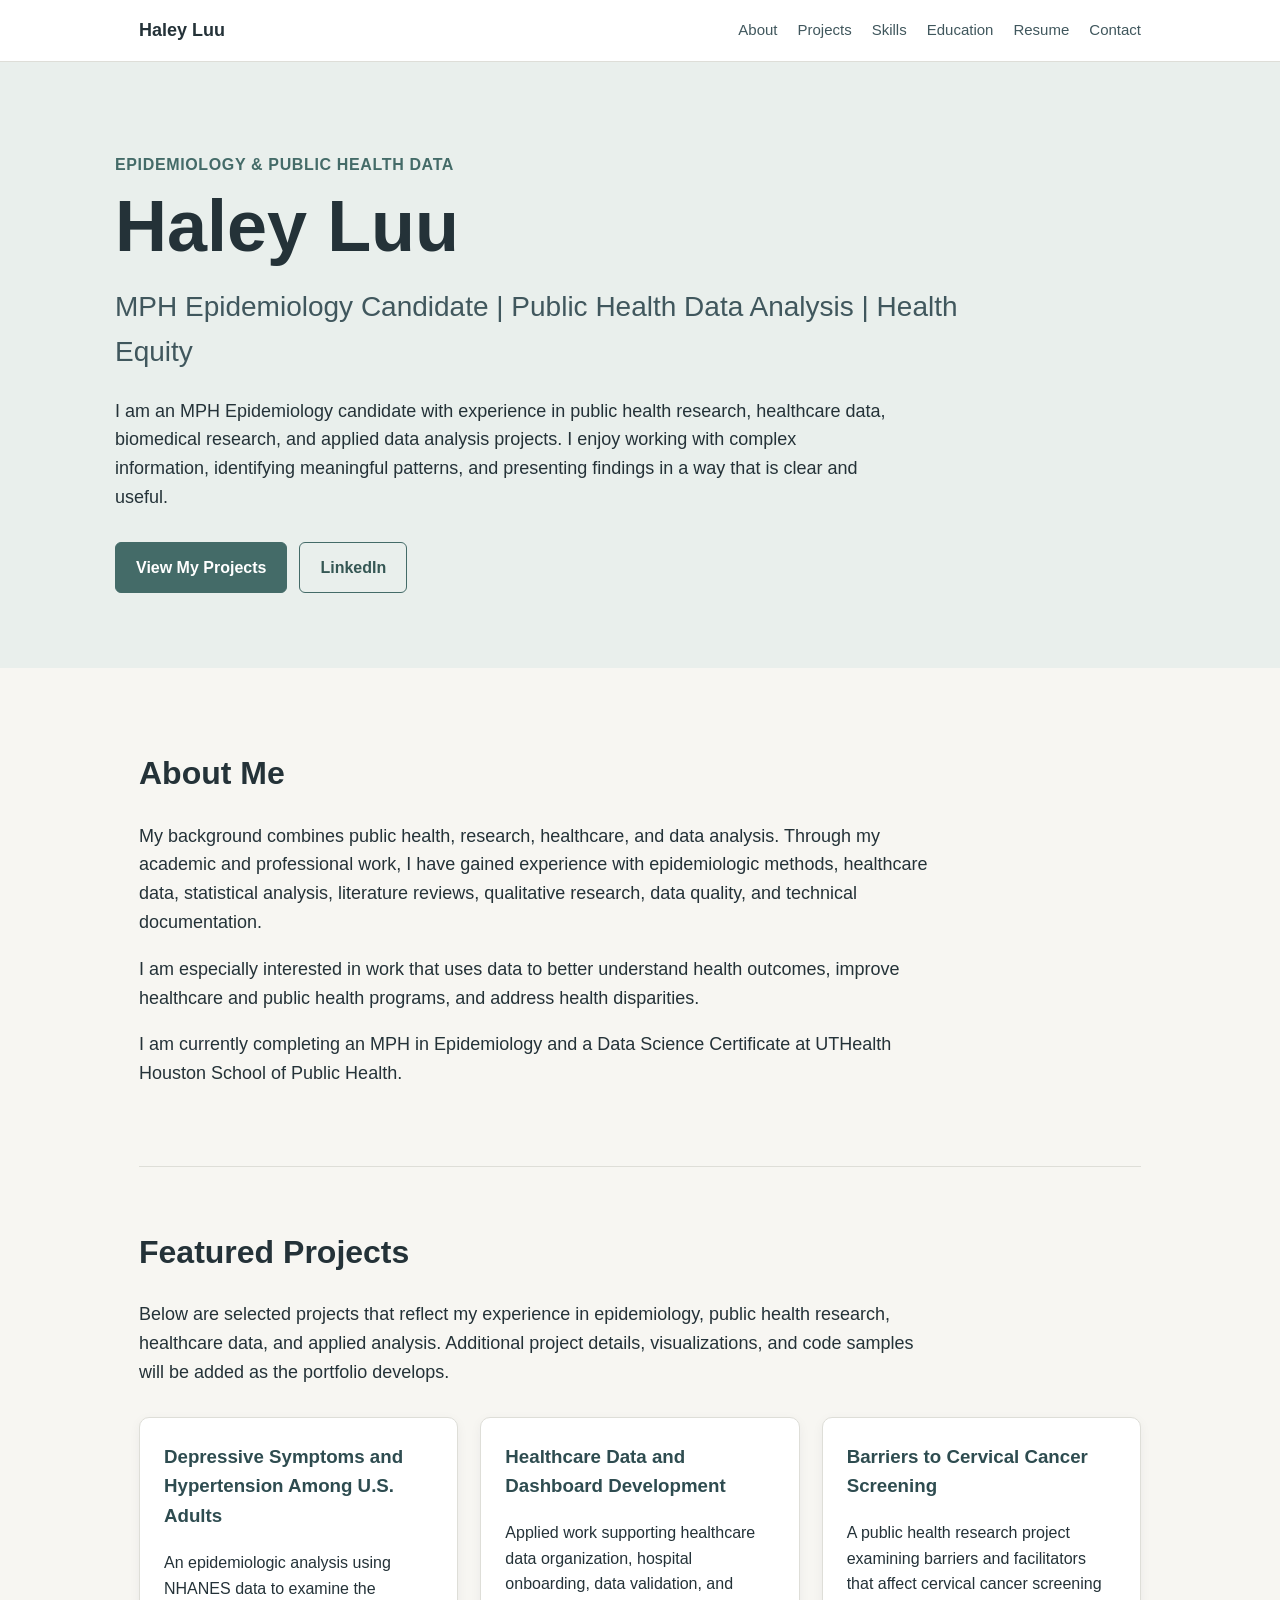
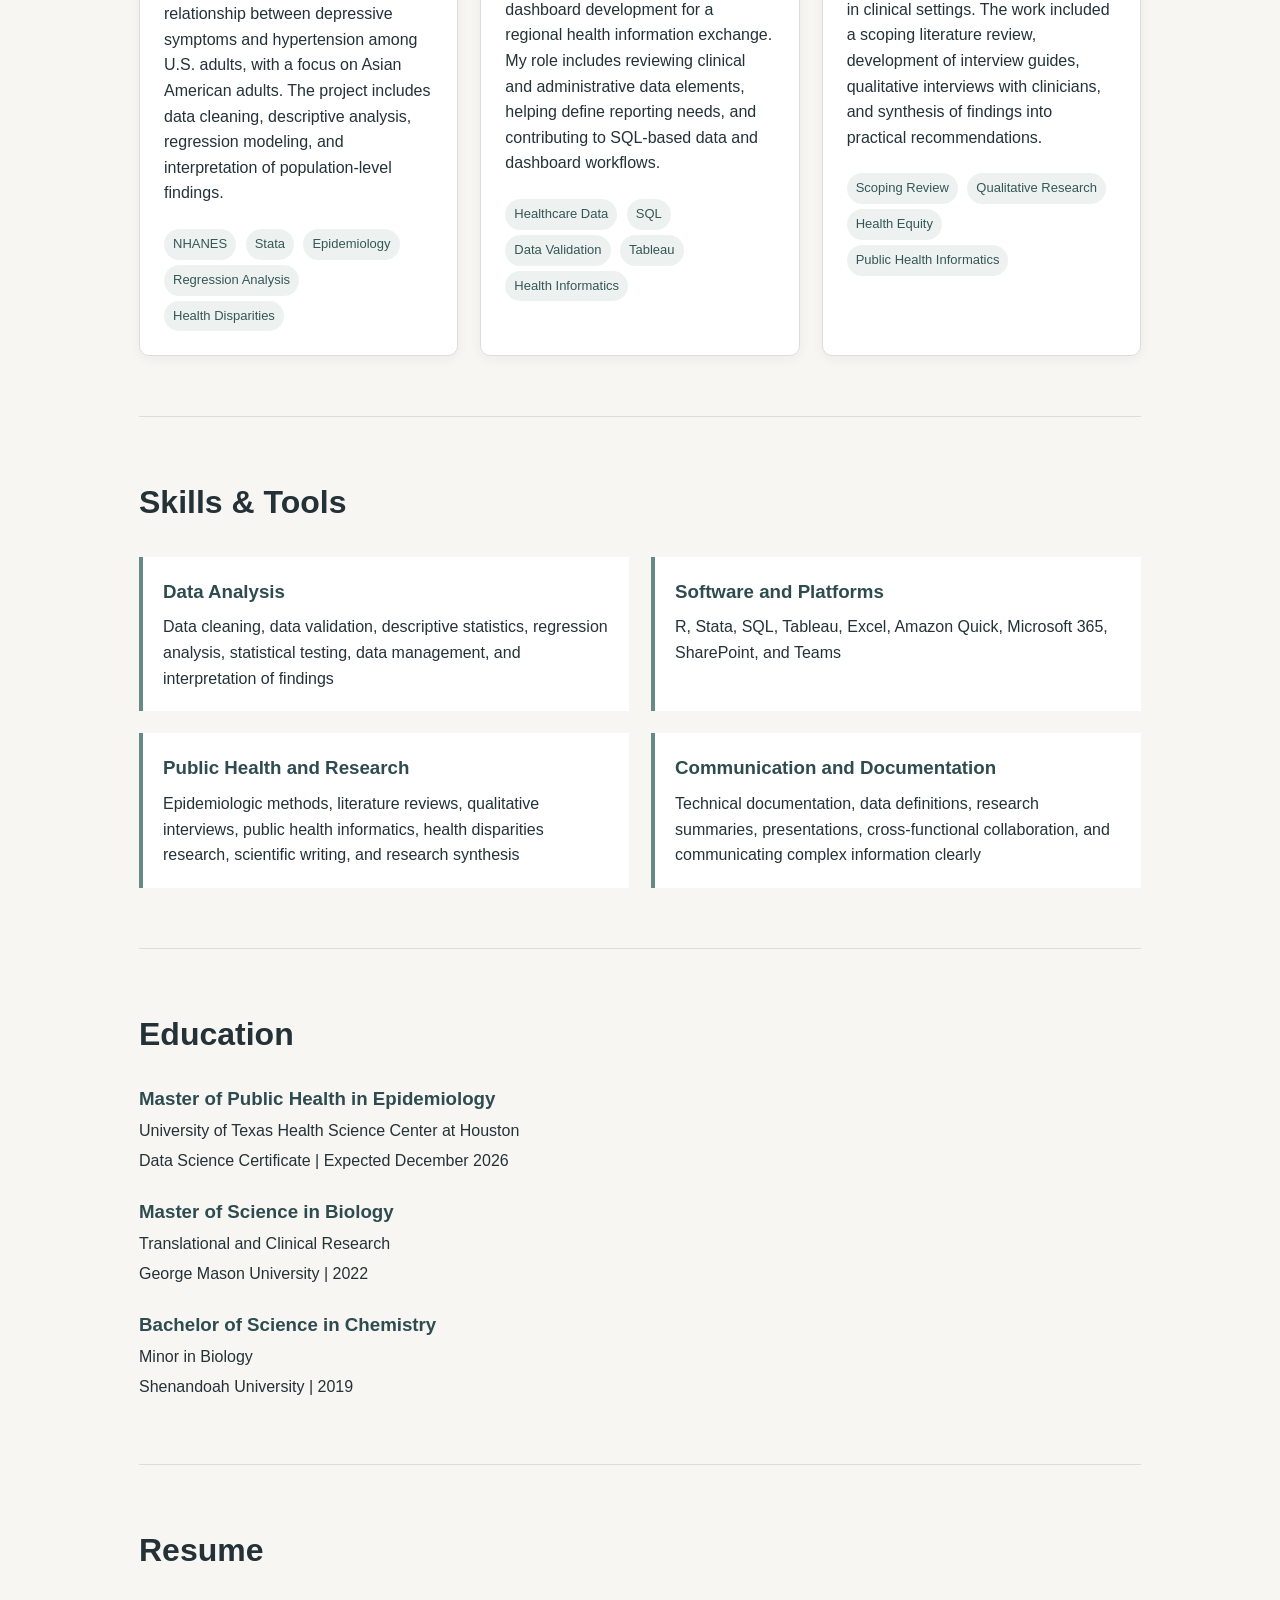
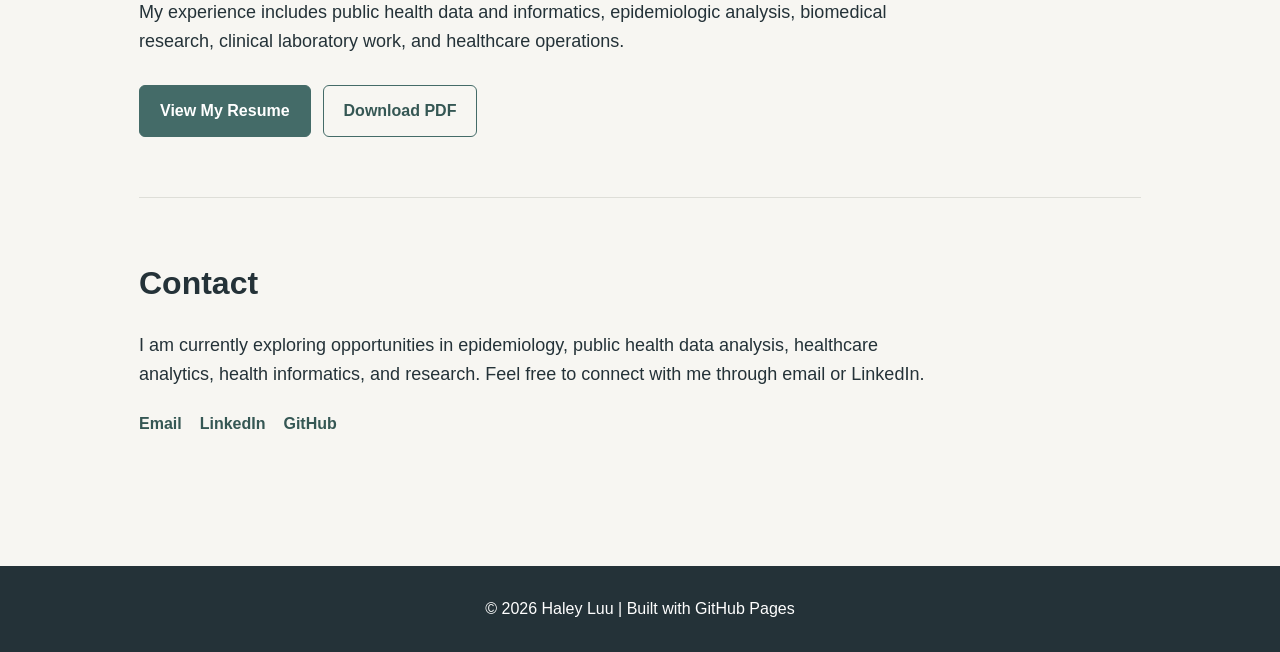
==== index.html @ b4ac5865 "Revise portfolio content and layout" ====
<!DOCTYPE html>
<html lang="en">
<head>
  <meta charset="UTF-8">

  <meta
    name="viewport"
    content="width=device-width, initial-scale=1.0"
  >

  <meta
    name="description"
    content="Haley Luu's portfolio featuring selected work in epidemiology, public health research, healthcare data, and applied analysis."
  >

  <title>Haley Luu | Epidemiology & Public Health Data</title>

  <style>
    * {
      box-sizing: border-box;
    }

    html {
      scroll-behavior: smooth;
    }

    body {
      margin: 0;
      font-family: Arial, Helvetica, sans-serif;
      background-color: #f7f6f2;
      color: #243238;
      line-height: 1.6;
    }

    nav {
      background-color: #ffffff;
      border-bottom: 1px solid #deded8;
      position: sticky;
      top: 0;
      z-index: 100;
    }

    .nav-container {
      max-width: 1050px;
      margin: 0 auto;
      padding: 16px 24px;
      display: flex;
      justify-content: space-between;
      align-items: center;
      gap: 24px;
    }

    .nav-name {
      font-weight: bold;
      font-size: 18px;
      color: #243238;
      text-decoration: none;
    }

    .nav-links {
      display: flex;
      flex-wrap: wrap;
      gap: 20px;
    }

    .nav-links a {
      color: #40575d;
      text-decoration: none;
      font-size: 15px;
    }

    .nav-links a:hover {
      color: #2e4c50;
      text-decoration: underline;
    }

    header {
      padding: 90px 24px 75px;
      background-color: #e9efec;
    }

    .hero {
      max-width: 1050px;
      margin: 0 auto;
    }

    .eyebrow {
      margin: 0 0 12px;
      color: #446b68;
      font-size: 16px;
      font-weight: bold;
      letter-spacing: 0.04em;
      text-transform: uppercase;
    }

    h1 {
      margin: 0;
      font-size: clamp(44px, 8vw, 72px);
      line-height: 1.05;
      color: #243238;
    }

    .headline {
      max-width: 850px;
      margin: 20px 0 0;
      font-size: clamp(20px, 3vw, 28px);
      color: #40575d;
    }

    .intro {
      max-width: 780px;
      margin: 22px 0 0;
      font-size: 18px;
    }

    .button-group {
      display: flex;
      flex-wrap: wrap;
      gap: 12px;
      margin-top: 30px;
    }

    .button {
      display: inline-block;
      padding: 12px 20px;
      border-radius: 6px;
      background-color: #446b68;
      color: #ffffff;
      text-decoration: none;
      font-weight: bold;
      border: 1px solid #446b68;
    }

    .button:hover {
      background-color: #355754;
      border-color: #355754;
    }

    .button.secondary {
      background-color: transparent;
      border: 1px solid #446b68;
      color: #355754;
    }

    .button.secondary:hover {
      background-color: #ffffff;
    }

    main {
      max-width: 1050px;
      margin: 0 auto;
      padding: 20px 24px 70px;
    }

    section {
      padding: 60px 0;
      border-bottom: 1px solid #deded8;
    }

    section:last-child {
      border-bottom: none;
    }

    h2 {
      margin: 0 0 22px;
      font-size: 32px;
      color: #243238;
    }

    h3 {
      margin-top: 0;
      color: #2e4c50;
    }

    p {
      margin-top: 0;
    }

    .section-intro {
      max-width: 800px;
      font-size: 18px;
    }

    .cards {
      display: grid;
      grid-template-columns: repeat(3, 1fr);
      gap: 22px;
      margin-top: 30px;
    }

    .card {
      background-color: #ffffff;
      border: 1px solid #deded8;
      border-radius: 10px;
      padding: 24px;
      box-shadow: 0 3px 12px rgba(30, 45, 50, 0.05);
    }

    .card p {
      margin-bottom: 18px;
    }

    .tag {
      display: inline-block;
      margin: 5px 5px 0 0;
      padding: 5px 9px;
      border-radius: 20px;
      background-color: #edf2f0;
      color: #355754;
      font-size: 13px;
    }

    .skills-grid {
      display: grid;
      grid-template-columns: repeat(2, 1fr);
      gap: 22px;
      margin-top: 28px;
    }

    .skill-box {
      background-color: #ffffff;
      border-left: 4px solid #668b86;
      padding: 20px;
    }

    .skill-box h3 {
      margin-bottom: 8px;
    }

    .skill-box p {
      margin: 0;
    }

    .education-item {
      margin-top: 24px;
    }

    .education-item h3 {
      margin-bottom: 4px;
    }

    .education-item p {
      margin-bottom: 4px;
    }

    .contact-links {
      display: flex;
      flex-wrap: wrap;
      gap: 18px;
      margin-top: 22px;
    }

    .contact-links a {
      color: #355754;
      font-weight: bold;
      text-decoration: none;
    }

    .contact-links a:hover {
      text-decoration: underline;
    }

    footer {
      padding: 30px 24px;
      background-color: #243238;
      color: #ffffff;
      text-align: center;
    }

    footer p {
      margin: 0;
    }

    @media (max-width: 800px) {
      .cards,
      .skills-grid {
        grid-template-columns: 1fr;
      }

      .nav-container {
        align-items: flex-start;
        flex-direction: column;
        gap: 10px;
      }

      .nav-links {
        gap: 14px;
      }

      header {
        padding-top: 65px;
      }
    }
  </style>
</head>

<body>
  <nav>
    <div class="nav-container">
      <a class="nav-name" href="#top">Haley Luu</a>

      <div class="nav-links">
        <a href="#about">About</a>
        <a href="#projects">Projects</a>
        <a href="#skills">Skills</a>
        <a href="#education">Education</a>
        <a href="#resume">Resume</a>
        <a href="#contact">Contact</a>
      </div>
    </div>
  </nav>

  <header id="top">
    <div class="hero">
      <p class="eyebrow">Epidemiology & Public Health Data</p>

      <h1>Haley Luu</h1>

      <p class="headline">
        MPH Epidemiology Candidate | Public Health Data Analysis |
        Health Equity
      </p>

      <p class="intro">
        I am an MPH Epidemiology candidate with experience in public health
        research, healthcare data, biomedical research, and applied data
        analysis projects. I enjoy working with complex information, identifying
        meaningful patterns, and presenting findings in a way that is clear
        and useful.
      </p>

      <div class="button-group">
        <a class="button" href="#projects">
          View My Projects
        </a>

        <a
          class="button secondary"
          href="https://www.linkedin.com/in/haley-luu/"
          target="_blank"
          rel="noopener noreferrer"
        >
          LinkedIn
        </a>
      </div>
    </div>
  </header>

  <main>
    <section id="about">
      <h2>About Me</h2>

      <p class="section-intro">
        My background combines public health, research, healthcare, and data
        analysis. Through my academic and professional work, I have gained
        experience with epidemiologic methods, healthcare data, statistical
        analysis, literature reviews, qualitative research, data quality, and
        technical documentation.
      </p>

      <p class="section-intro">
        I am especially interested in work that uses data to better understand
        health outcomes, improve healthcare and public health programs, and
        address health disparities.
      </p>

      <p class="section-intro">
        I am currently completing an MPH in Epidemiology and a Data Science
        Certificate at UTHealth Houston School of Public Health.
      </p>
    </section>

    <section id="projects">
      <h2>Featured Projects</h2>

      <p class="section-intro">
        Below are selected projects that reflect my experience in
        epidemiology, public health research, healthcare data, and applied
        analysis. Additional project details, visualizations, and code samples
        will be added as the portfolio develops.
      </p>

      <div class="cards">
        <article class="card">
          <h3>
            Depressive Symptoms and Hypertension Among U.S. Adults
          </h3>

          <p>
            An epidemiologic analysis using NHANES data to examine the
            relationship between depressive symptoms and hypertension among
            U.S. adults, with a focus on Asian American adults. The project
            includes data cleaning, descriptive analysis, regression modeling,
            and interpretation of population-level findings.
          </p>

          <div>
            <span class="tag">NHANES</span>
            <span class="tag">Stata</span>
            <span class="tag">Epidemiology</span>
            <span class="tag">Regression Analysis</span>
            <span class="tag">Health Disparities</span>
          </div>
        </article>

        <article class="card">
          <h3>
            Healthcare Data and Dashboard Development
          </h3>

          <p>
            Applied work supporting healthcare data organization, hospital
            onboarding, data validation, and dashboard development for a
            regional health information exchange. My role includes reviewing
            clinical and administrative data elements, helping define
            reporting needs, and contributing to SQL-based data and dashboard
            workflows.
          </p>

          <div>
            <span class="tag">Healthcare Data</span>
            <span class="tag">SQL</span>
            <span class="tag">Data Validation</span>
            <span class="tag">Tableau</span>
            <span class="tag">Health Informatics</span>
          </div>
        </article>

        <article class="card">
          <h3>
            Barriers to Cervical Cancer Screening
          </h3>

          <p>
            A public health research project examining barriers and
            facilitators that affect cervical cancer screening in clinical
            settings. The work included a scoping literature review,
            development of interview guides, qualitative interviews with
            clinicians, and synthesis of findings into practical
            recommendations.
          </p>

          <div>
            <span class="tag">Scoping Review</span>
            <span class="tag">Qualitative Research</span>
            <span class="tag">Health Equity</span>
            <span class="tag">Public Health Informatics</span>
          </div>
        </article>
      </div>
    </section>

    <section id="skills">
      <h2>Skills & Tools</h2>

      <div class="skills-grid">
        <div class="skill-box">
          <h3>Data Analysis</h3>

          <p>
            Data cleaning, data validation, descriptive statistics,
            regression analysis, statistical testing, data management, and
            interpretation of findings
          </p>
        </div>

        <div class="skill-box">
          <h3>Software and Platforms</h3>

          <p>
            R, Stata, SQL, Tableau, Excel, Amazon Quick, Microsoft 365,
            SharePoint, and Teams
          </p>
        </div>

        <div class="skill-box">
          <h3>Public Health and Research</h3>

          <p>
            Epidemiologic methods, literature reviews, qualitative interviews,
            public health informatics, health disparities research, scientific
            writing, and research synthesis
          </p>
        </div>

        <div class="skill-box">
          <h3>Communication and Documentation</h3>

          <p>
            Technical documentation, data definitions, research summaries,
            presentations, cross-functional collaboration, and communicating
            complex information clearly
          </p>
        </div>
      </div>
    </section>

    <section id="education">
      <h2>Education</h2>

      <div class="education-item">
        <h3>
          Master of Public Health in Epidemiology
        </h3>

        <p>
          University of Texas Health Science Center at Houston
        </p>

        <p>
          Data Science Certificate | Expected December 2026
        </p>
      </div>

      <div class="education-item">
        <h3>
          Master of Science in Biology
        </h3>

        <p>
          Translational and Clinical Research
        </p>

        <p>
          George Mason University | 2022
        </p>
      </div>

      <div class="education-item">
        <h3>
          Bachelor of Science in Chemistry
        </h3>

        <p>
          Minor in Biology
        </p>

        <p>
          Shenandoah University | 2019
        </p>
      </div>
    </section>

    <section id="resume">
      <h2>Resume</h2>

      <p class="section-intro">
        My experience includes public health data and informatics,
        epidemiologic analysis, biomedical research, clinical laboratory
        work, and healthcare operations.
      </p>

      <div class="button-group">
        <a
          class="button"
          href="Haley-Luu-Resume.pdf"
          target="_blank"
          rel="noopener noreferrer"
        >
          View My Resume
        </a>

        <a
          class="button secondary"
          href="Haley-Luu-Resume.pdf"
          download
        >
          Download PDF
        </a>
      </div>
    </section>

    <section id="contact">
      <h2>Contact</h2>

      <p class="section-intro">
        I am currently exploring opportunities in epidemiology, public health
        data analysis, healthcare analytics, health informatics, and research.
        Feel free to connect with me through email or LinkedIn.
      </p>

      <div class="contact-links">
        <a href="mailto:luu.haleym@gmail.com">
          Email
        </a>

        <a
          href="https://www.linkedin.com/in/haley-luu/"
          target="_blank"
          rel="noopener noreferrer"
        >
          LinkedIn
        </a>

        <a
          href="https://github.com/haley-luu"
          target="_blank"
          rel="noopener noreferrer"
        >
          GitHub
        </a>
      </div>
    </section>
  </main>

  <footer>
    <p>
      © 2026 Haley Luu | Built with GitHub Pages
    </p>
  </footer>
</body>
</html>
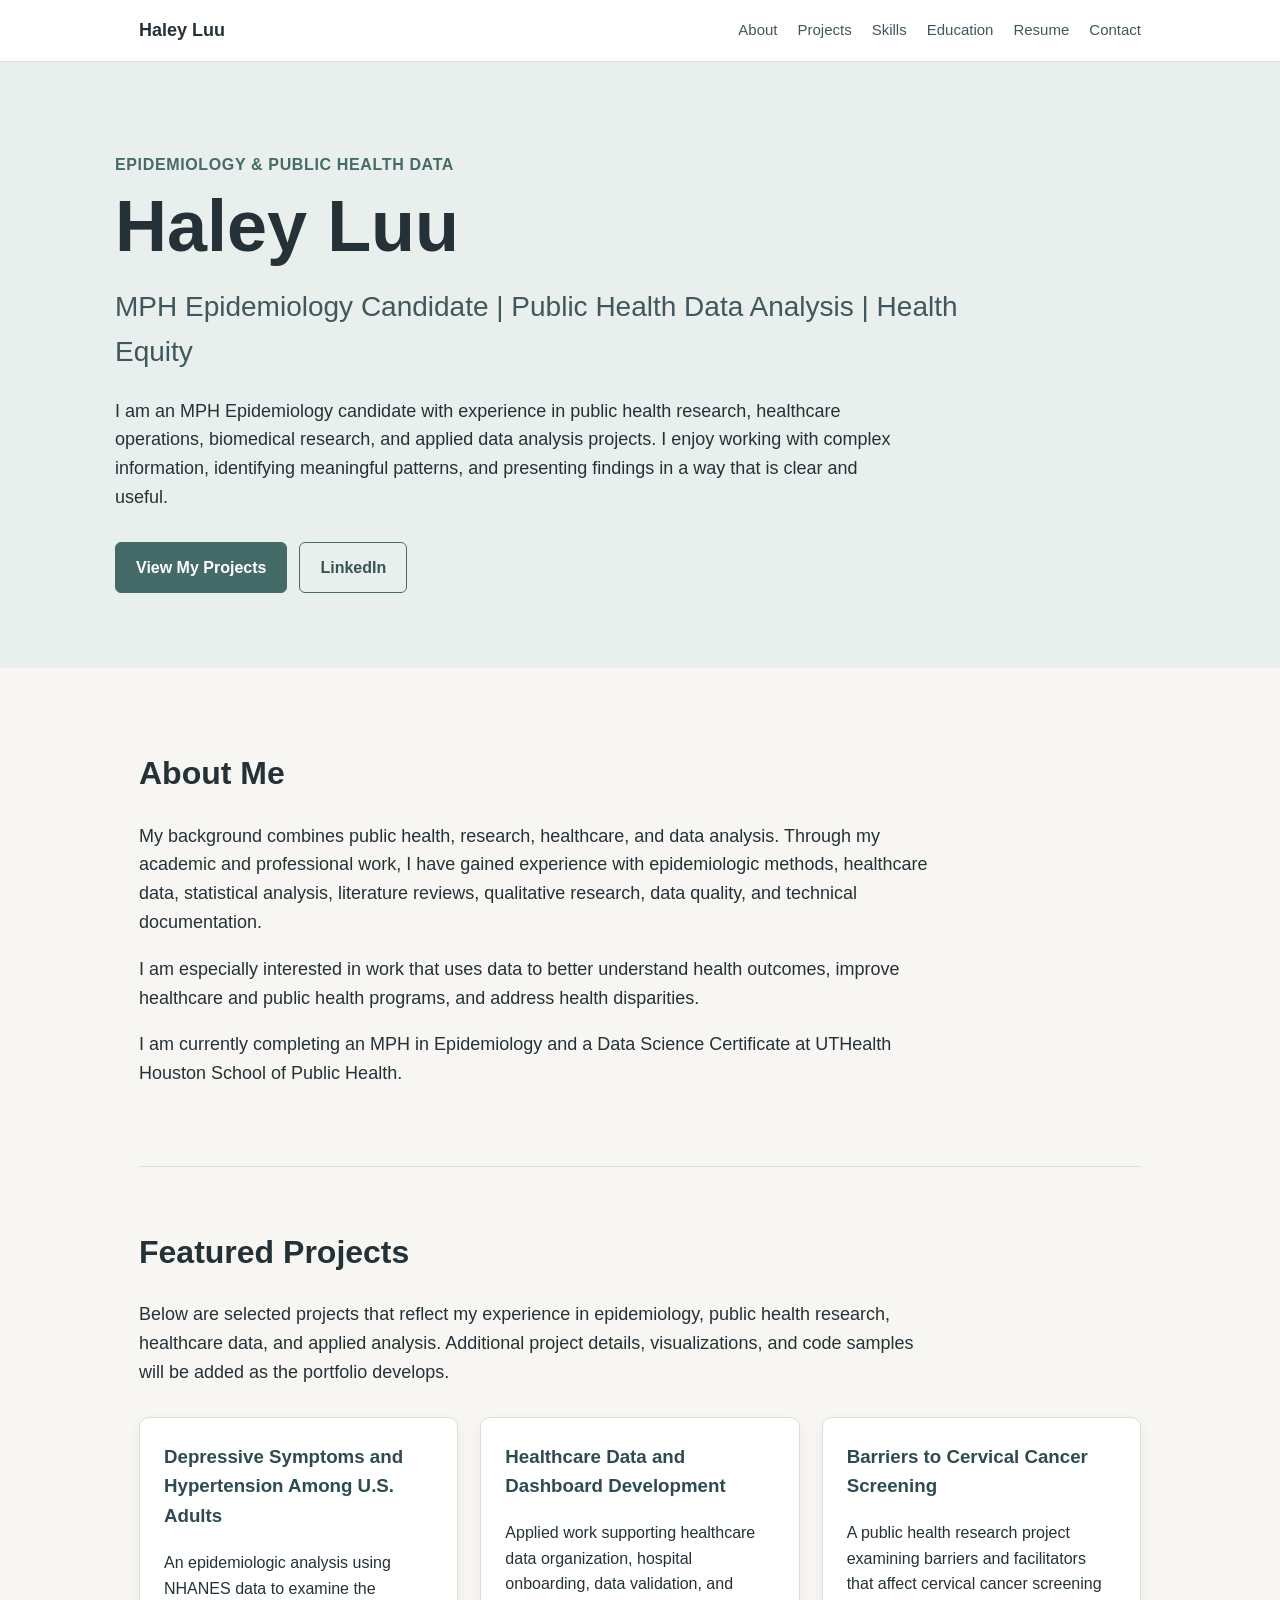
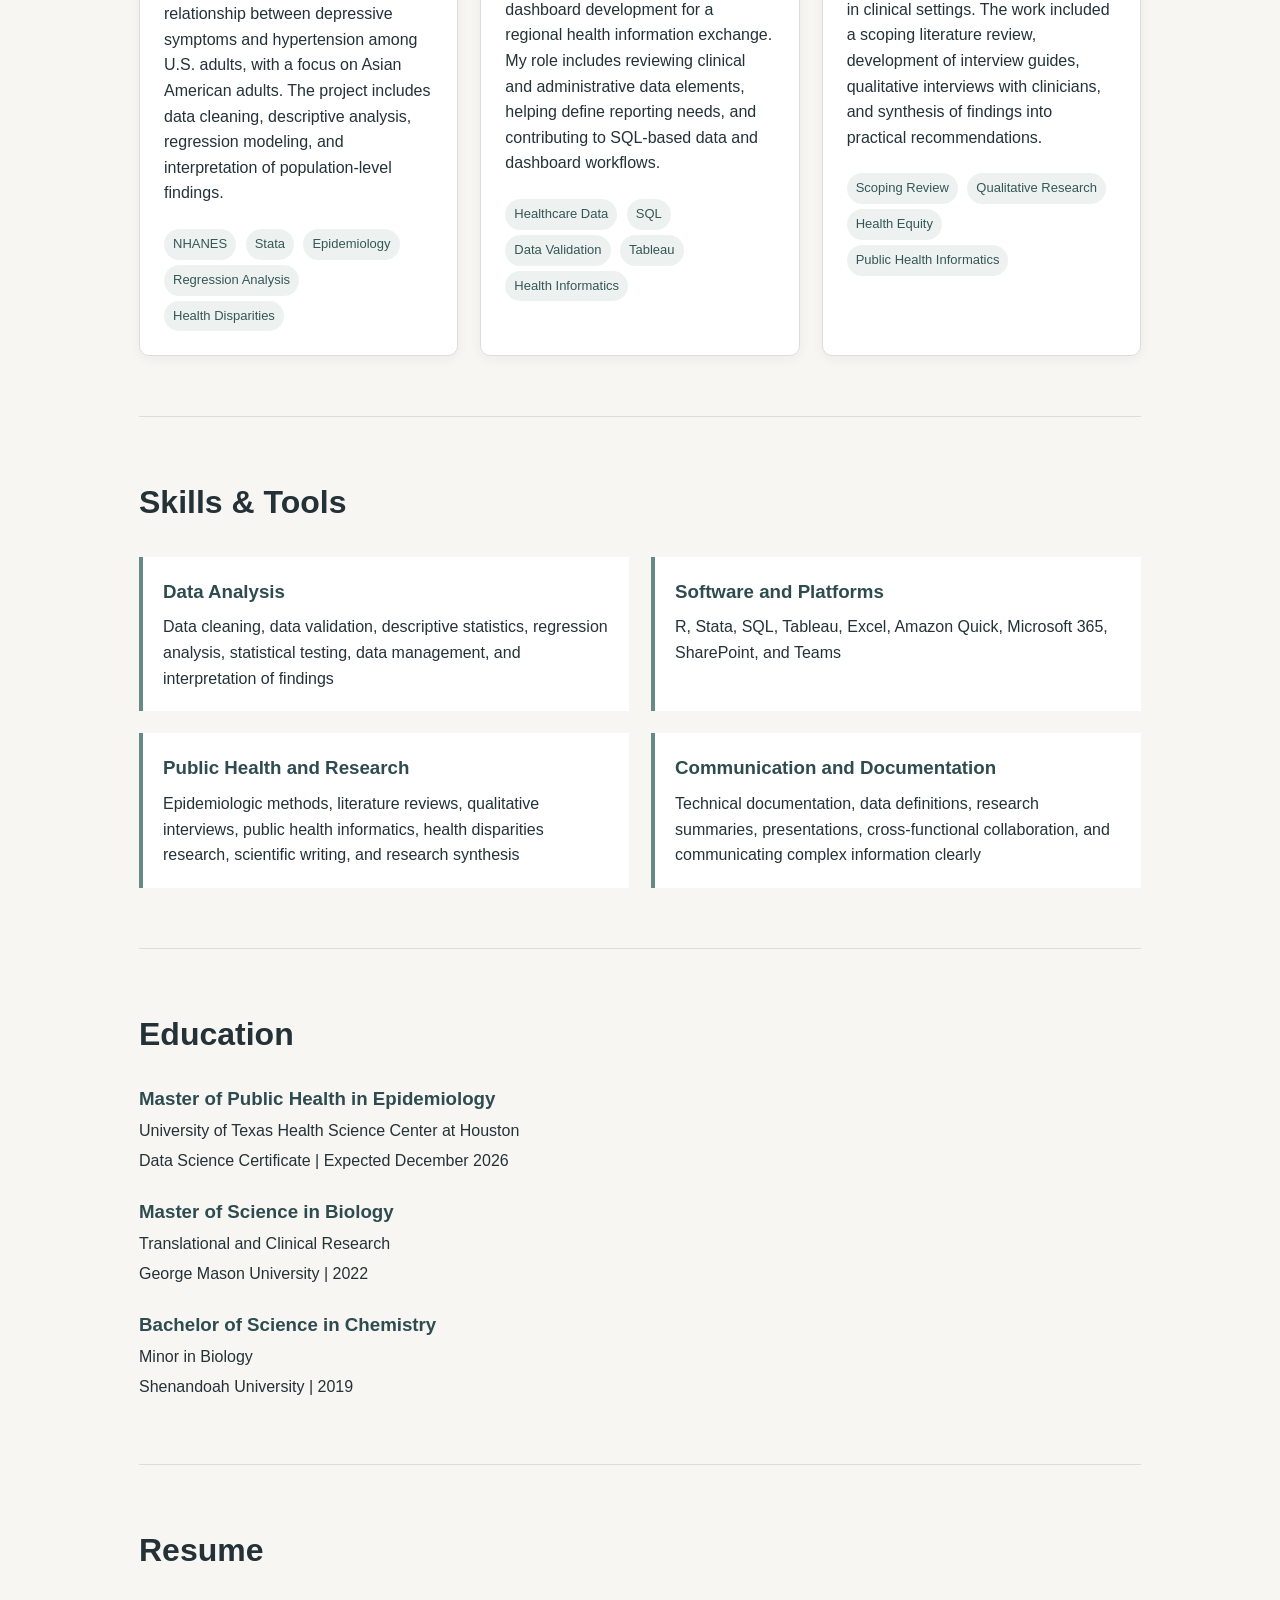
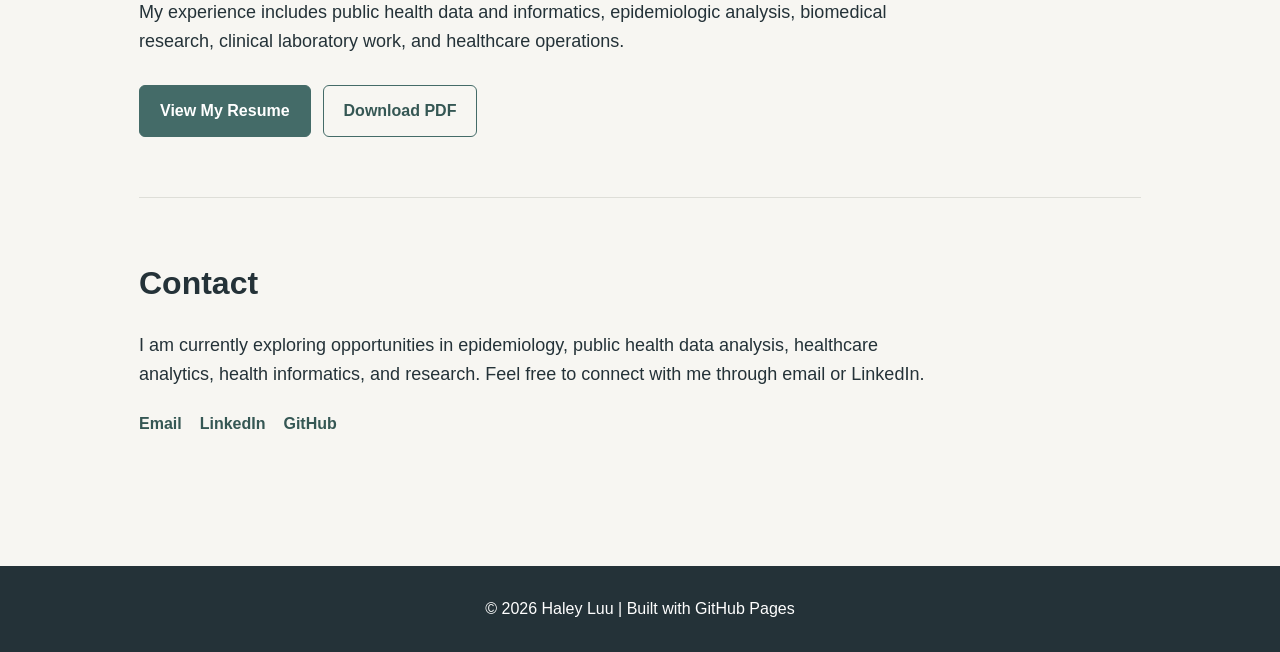
==== commit f4721968: "Revise portfolio content" ====
--- a/index.html
+++ b/index.html
@@ -323,7 +323,7 @@
 
       <p class="intro">
         I am an MPH Epidemiology candidate with experience in public health
-        research, healthcare data, biomedical research, and applied data
+        research, healthcare operations, biomedical research, and applied data
         analysis projects. I enjoy working with complex information, identifying
         meaningful patterns, and presenting findings in a way that is clear
         and useful.
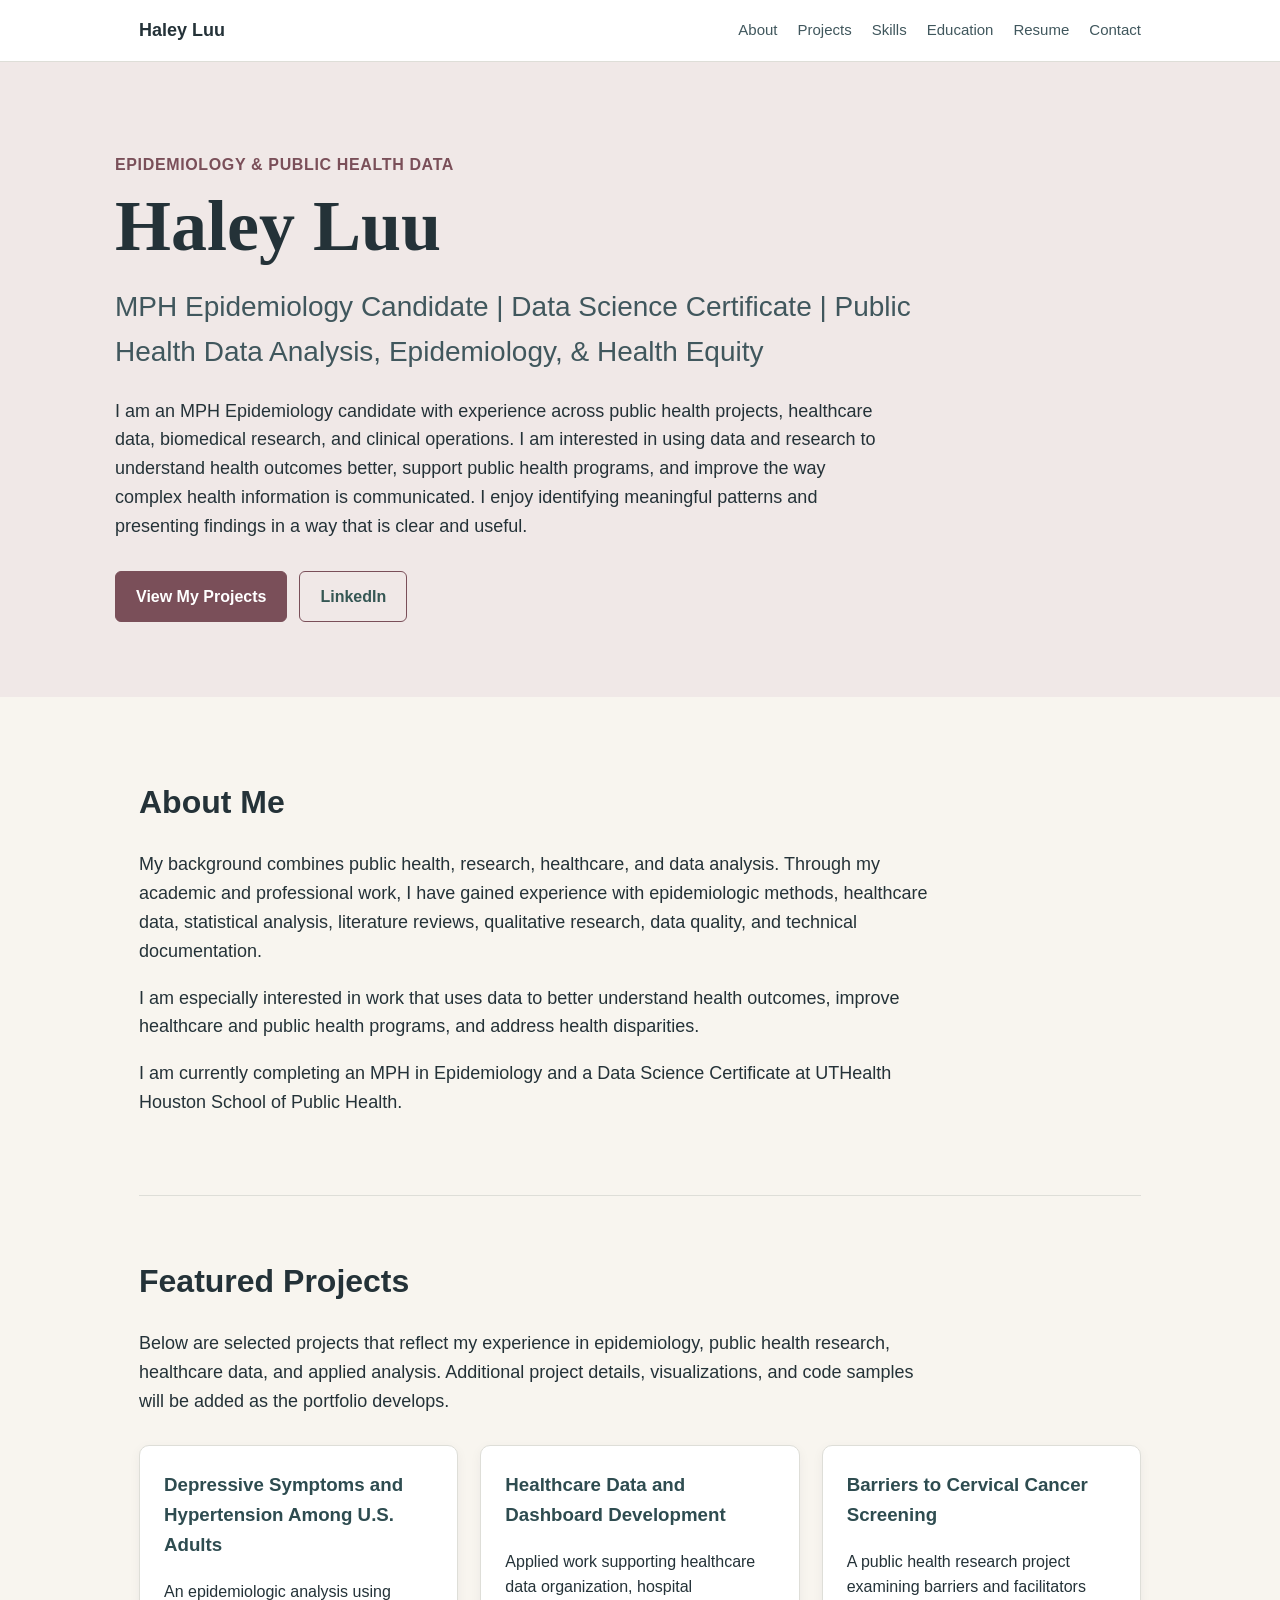
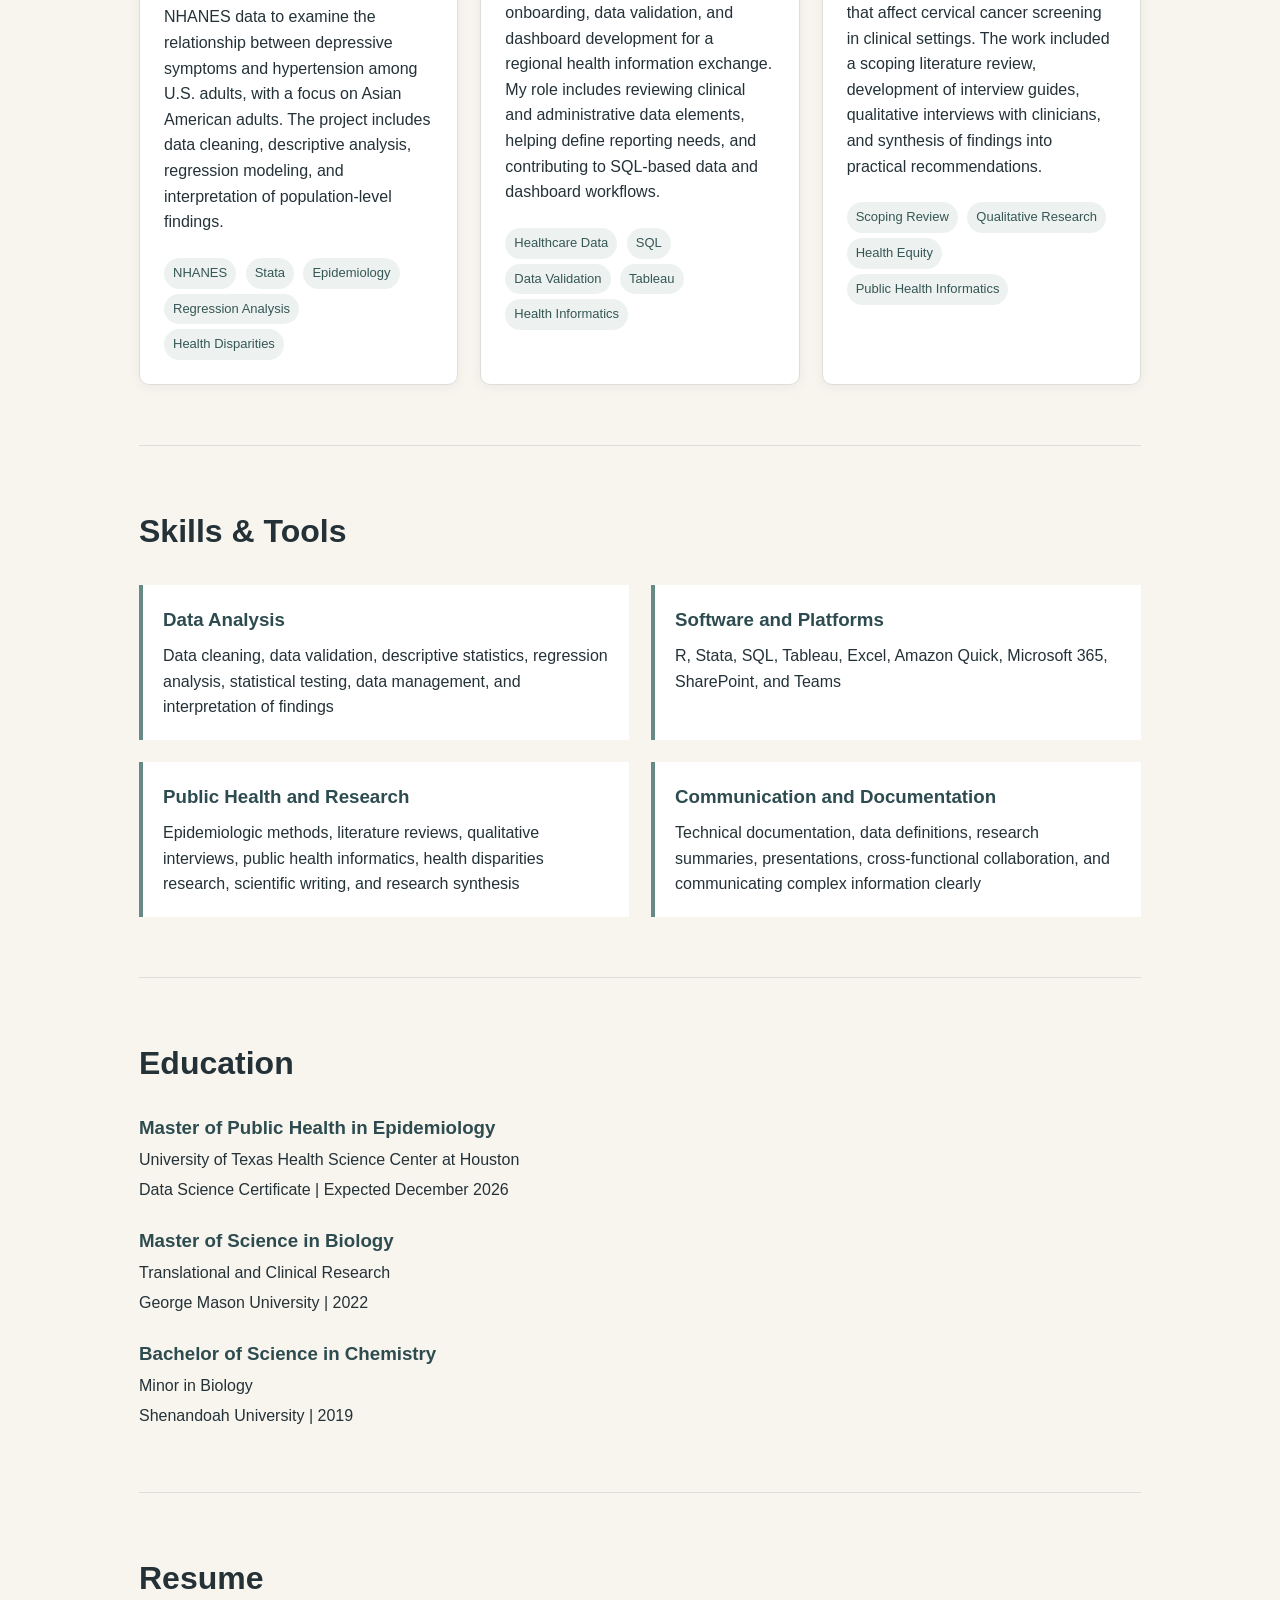
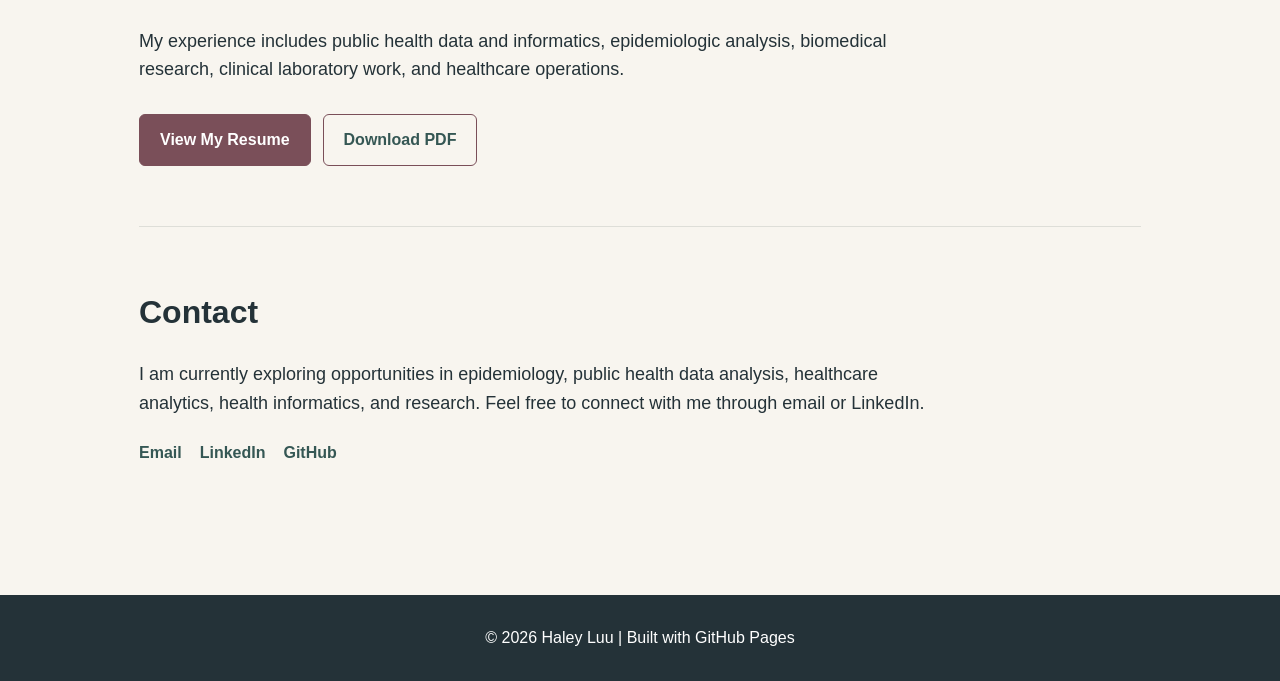
==== commit 601c9ac7: "Update colors, fonts, and intro" ====
--- a/index.html
+++ b/index.html
@@ -27,7 +27,7 @@
     body {
       margin: 0;
       font-family: Arial, Helvetica, sans-serif;
-      background-color: #f7f6f2;
+      background-color: #f8f5ef;
       color: #243238;
       line-height: 1.6;
     }
@@ -76,7 +76,7 @@
 
     header {
       padding: 90px 24px 75px;
-      background-color: #e9efec;
+      background-color: #f0e8e7;
     }
 
     .hero {
@@ -86,7 +86,7 @@
 
     .eyebrow {
       margin: 0 0 12px;
-      color: #446b68;
+      color: #7a4f59;
       font-size: 16px;
       font-weight: bold;
       letter-spacing: 0.04em;
@@ -95,6 +95,7 @@
 
     h1 {
       margin: 0;
+      font-family: Georgia, "Times New Roman", serif;
       font-size: clamp(44px, 8vw, 72px);
       line-height: 1.05;
       color: #243238;
@@ -124,11 +125,11 @@
       display: inline-block;
       padding: 12px 20px;
       border-radius: 6px;
-      background-color: #446b68;
+      background-color: #7a4f59;
       color: #ffffff;
       text-decoration: none;
       font-weight: bold;
-      border: 1px solid #446b68;
+      border: 1px solid #7a4f59;
     }
 
     .button:hover {
@@ -138,7 +139,7 @@
 
     .button.secondary {
       background-color: transparent;
-      border: 1px solid #446b68;
+      border: 1px solid #7a4f59;
       color: #355754;
     }
 
@@ -317,16 +318,17 @@
       <h1>Haley Luu</h1>
 
       <p class="headline">
-        MPH Epidemiology Candidate | Public Health Data Analysis |
-        Health Equity
+        MPH Epidemiology Candidate | Data Science Certificate | 
+        Public Health Data Analysis, Epidemiology, & Health Equity
       </p>
 
       <p class="intro">
-        I am an MPH Epidemiology candidate with experience in public health
-        research, healthcare operations, biomedical research, and applied data
-        analysis projects. I enjoy working with complex information, identifying
-        meaningful patterns, and presenting findings in a way that is clear
-        and useful.
+        I am an MPH Epidemiology candidate with experience across public health 
+        projects, healthcare data, biomedical research, and clinical operations. 
+        I am interested in using data and research to understand health outcomes 
+        better, support public health programs, and improve the way complex health 
+        information is communicated. I enjoy identifying meaningful patterns and 
+        presenting findings in a way that is clear and useful.
       </p>
 
       <div class="button-group">
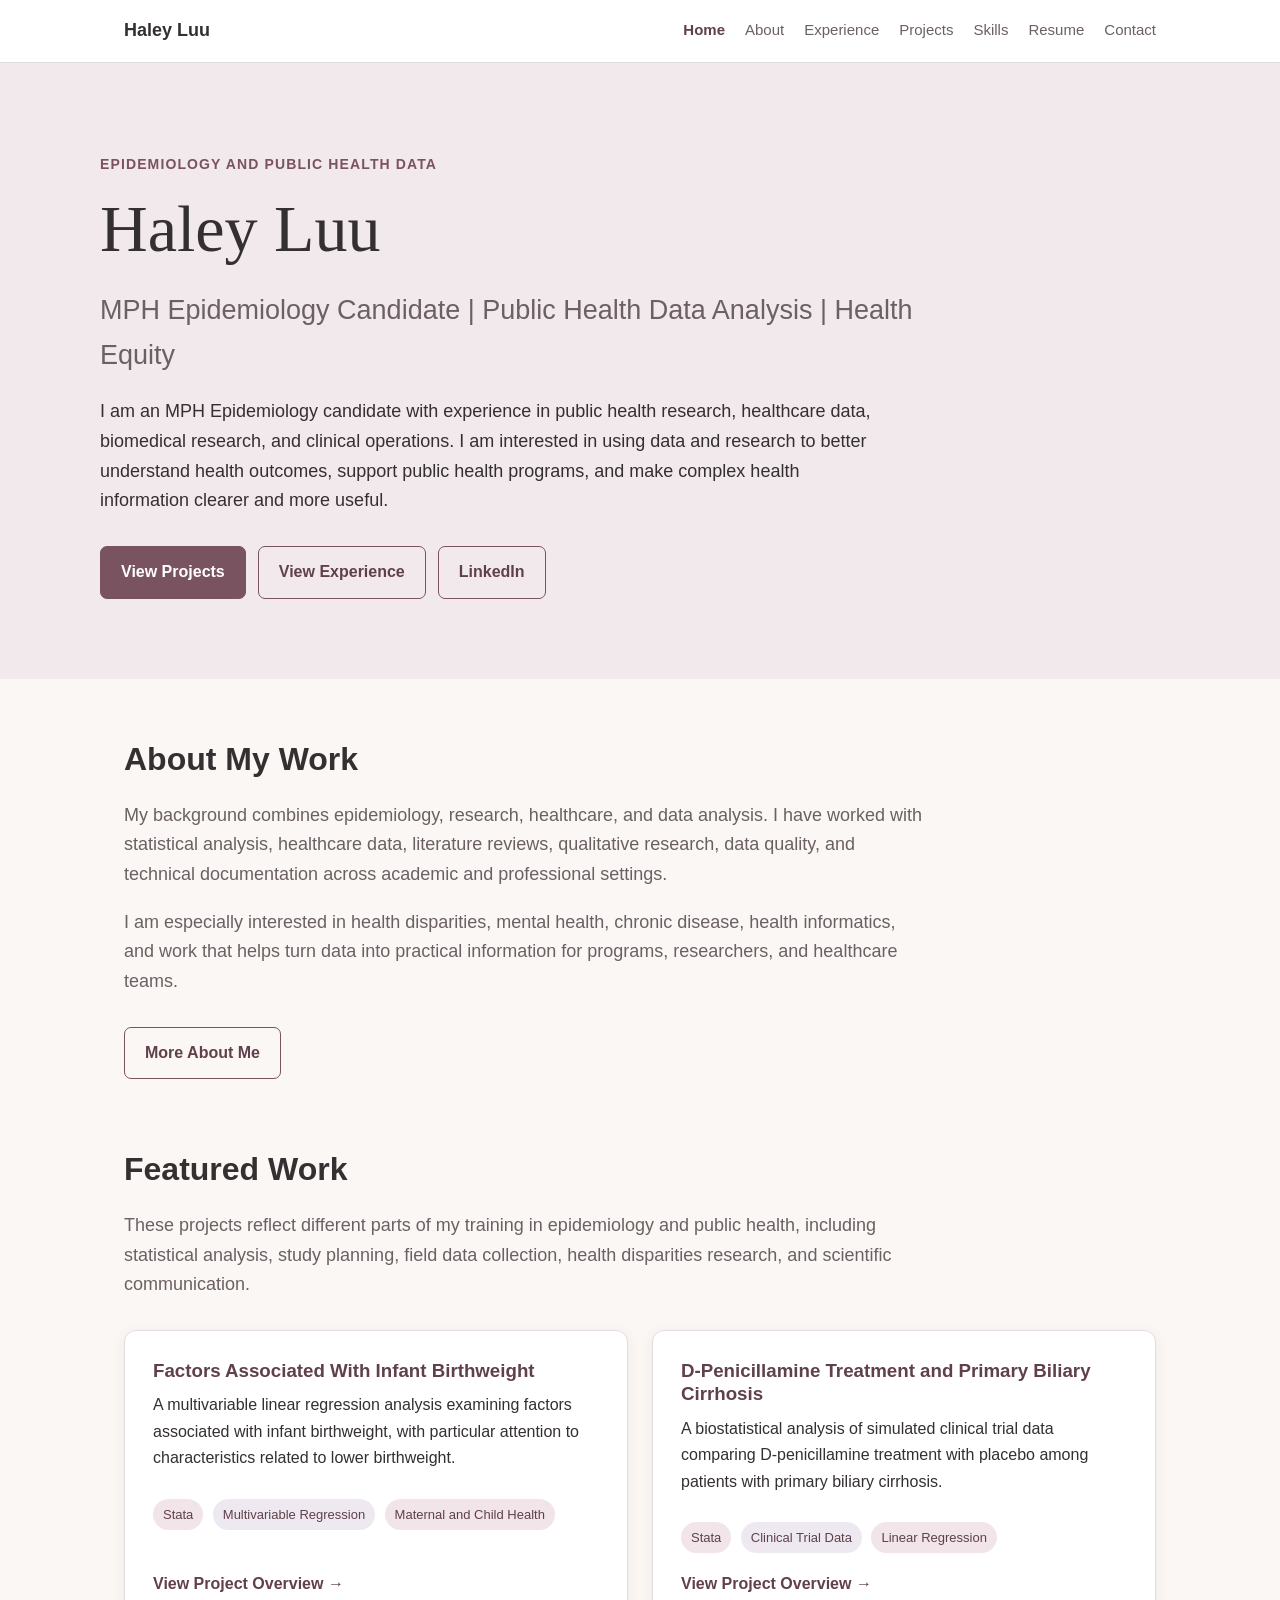
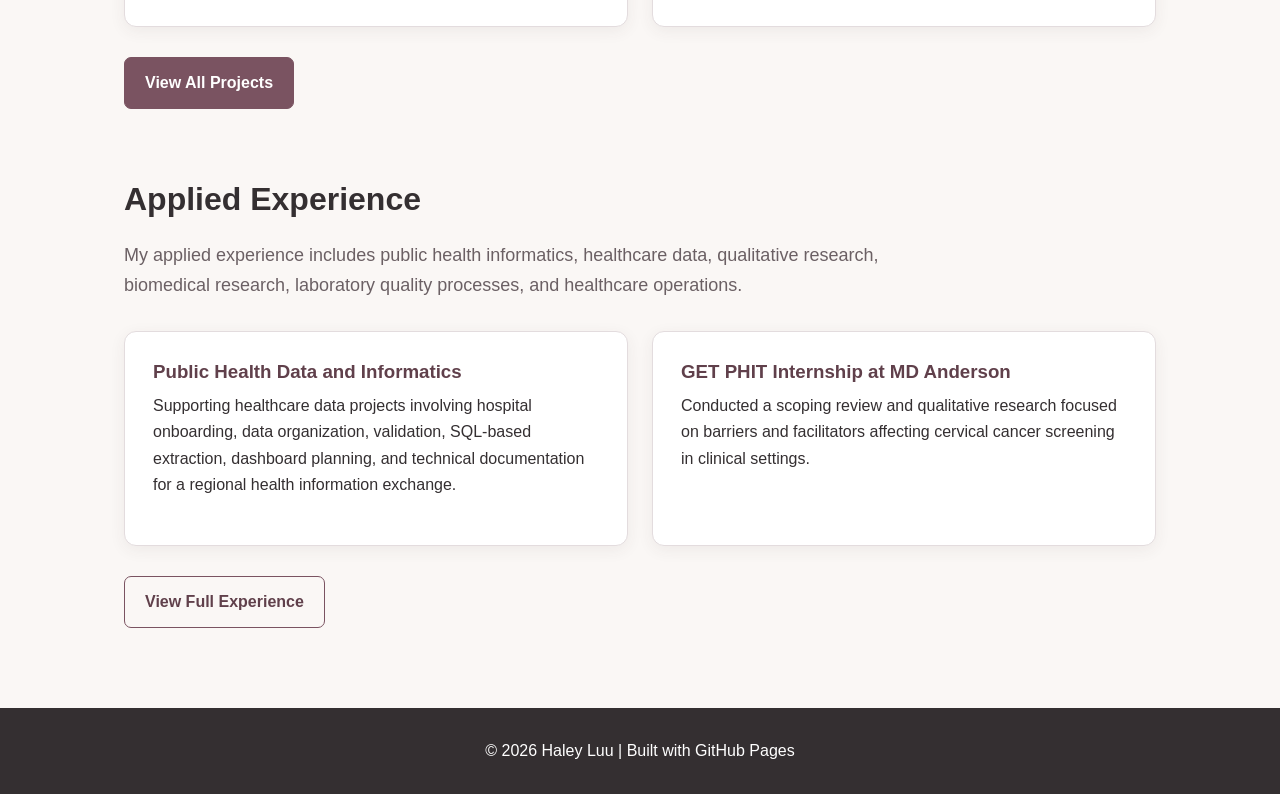
==== commit 57f72a78: "Create homepage" ====
--- a/index.html
+++ b/index.html
@@ -10,330 +10,57 @@
 
   <meta
     name="description"
-    content="Haley Luu's portfolio featuring selected work in epidemiology, public health research, healthcare data, and applied analysis."
+    content="Haley Luu's portfolio featuring work in epidemiology, public health data, health informatics, research, and health equity."
   >
 
-  <title>Haley Luu | Epidemiology & Public Health Data</title>
-
-  <style>
-    * {
-      box-sizing: border-box;
-    }
-
-    html {
-      scroll-behavior: smooth;
-    }
-
-    body {
-      margin: 0;
-      font-family: Arial, Helvetica, sans-serif;
-      background-color: #f8f5ef;
-      color: #243238;
-      line-height: 1.6;
-    }
-
-    nav {
-      background-color: #ffffff;
-      border-bottom: 1px solid #deded8;
-      position: sticky;
-      top: 0;
-      z-index: 100;
-    }
-
-    .nav-container {
-      max-width: 1050px;
-      margin: 0 auto;
-      padding: 16px 24px;
-      display: flex;
-      justify-content: space-between;
-      align-items: center;
-      gap: 24px;
-    }
-
-    .nav-name {
-      font-weight: bold;
-      font-size: 18px;
-      color: #243238;
-      text-decoration: none;
-    }
-
-    .nav-links {
-      display: flex;
-      flex-wrap: wrap;
-      gap: 20px;
-    }
-
-    .nav-links a {
-      color: #40575d;
-      text-decoration: none;
-      font-size: 15px;
-    }
-
-    .nav-links a:hover {
-      color: #2e4c50;
-      text-decoration: underline;
-    }
-
-    header {
-      padding: 90px 24px 75px;
-      background-color: #f0e8e7;
-    }
-
-    .hero {
-      max-width: 1050px;
-      margin: 0 auto;
-    }
-
-    .eyebrow {
-      margin: 0 0 12px;
-      color: #7a4f59;
-      font-size: 16px;
-      font-weight: bold;
-      letter-spacing: 0.04em;
-      text-transform: uppercase;
-    }
-
-    h1 {
-      margin: 0;
-      font-family: Georgia, "Times New Roman", serif;
-      font-size: clamp(44px, 8vw, 72px);
-      line-height: 1.05;
-      color: #243238;
-    }
-
-    .headline {
-      max-width: 850px;
-      margin: 20px 0 0;
-      font-size: clamp(20px, 3vw, 28px);
-      color: #40575d;
-    }
-
-    .intro {
-      max-width: 780px;
-      margin: 22px 0 0;
-      font-size: 18px;
-    }
-
-    .button-group {
-      display: flex;
-      flex-wrap: wrap;
-      gap: 12px;
-      margin-top: 30px;
-    }
-
-    .button {
-      display: inline-block;
-      padding: 12px 20px;
-      border-radius: 6px;
-      background-color: #7a4f59;
-      color: #ffffff;
-      text-decoration: none;
-      font-weight: bold;
-      border: 1px solid #7a4f59;
-    }
-
-    .button:hover {
-      background-color: #355754;
-      border-color: #355754;
-    }
-
-    .button.secondary {
-      background-color: transparent;
-      border: 1px solid #7a4f59;
-      color: #355754;
-    }
-
-    .button.secondary:hover {
-      background-color: #ffffff;
-    }
-
-    main {
-      max-width: 1050px;
-      margin: 0 auto;
-      padding: 20px 24px 70px;
-    }
-
-    section {
-      padding: 60px 0;
-      border-bottom: 1px solid #deded8;
-    }
-
-    section:last-child {
-      border-bottom: none;
-    }
-
-    h2 {
-      margin: 0 0 22px;
-      font-size: 32px;
-      color: #243238;
-    }
-
-    h3 {
-      margin-top: 0;
-      color: #2e4c50;
-    }
-
-    p {
-      margin-top: 0;
-    }
-
-    .section-intro {
-      max-width: 800px;
-      font-size: 18px;
-    }
-
-    .cards {
-      display: grid;
-      grid-template-columns: repeat(3, 1fr);
-      gap: 22px;
-      margin-top: 30px;
-    }
-
-    .card {
-      background-color: #ffffff;
-      border: 1px solid #deded8;
-      border-radius: 10px;
-      padding: 24px;
-      box-shadow: 0 3px 12px rgba(30, 45, 50, 0.05);
-    }
-
-    .card p {
-      margin-bottom: 18px;
-    }
-
-    .tag {
-      display: inline-block;
-      margin: 5px 5px 0 0;
-      padding: 5px 9px;
-      border-radius: 20px;
-      background-color: #edf2f0;
-      color: #355754;
-      font-size: 13px;
-    }
-
-    .skills-grid {
-      display: grid;
-      grid-template-columns: repeat(2, 1fr);
-      gap: 22px;
-      margin-top: 28px;
-    }
-
-    .skill-box {
-      background-color: #ffffff;
-      border-left: 4px solid #668b86;
-      padding: 20px;
-    }
-
-    .skill-box h3 {
-      margin-bottom: 8px;
-    }
-
-    .skill-box p {
-      margin: 0;
-    }
-
-    .education-item {
-      margin-top: 24px;
-    }
-
-    .education-item h3 {
-      margin-bottom: 4px;
-    }
-
-    .education-item p {
-      margin-bottom: 4px;
-    }
-
-    .contact-links {
-      display: flex;
-      flex-wrap: wrap;
-      gap: 18px;
-      margin-top: 22px;
-    }
-
-    .contact-links a {
-      color: #355754;
-      font-weight: bold;
-      text-decoration: none;
-    }
-
-    .contact-links a:hover {
-      text-decoration: underline;
-    }
-
-    footer {
-      padding: 30px 24px;
-      background-color: #243238;
-      color: #ffffff;
-      text-align: center;
-    }
-
-    footer p {
-      margin: 0;
-    }
-
-    @media (max-width: 800px) {
-      .cards,
-      .skills-grid {
-        grid-template-columns: 1fr;
-      }
-
-      .nav-container {
-        align-items: flex-start;
-        flex-direction: column;
-        gap: 10px;
-      }
-
-      .nav-links {
-        gap: 14px;
-      }
-
-      header {
-        padding-top: 65px;
-      }
-    }
-  </style>
+  <title>Haley Luu | Epidemiology and Public Health Data</title>
+
+  <link rel="stylesheet" href="styles.css">
 </head>
 
 <body>
   <nav>
     <div class="nav-container">
-      <a class="nav-name" href="#top">Haley Luu</a>
+      <a class="nav-name" href="index.html">Haley Luu</a>
 
       <div class="nav-links">
-        <a href="#about">About</a>
-        <a href="#projects">Projects</a>
-        <a href="#skills">Skills</a>
-        <a href="#education">Education</a>
-        <a href="#resume">Resume</a>
-        <a href="#contact">Contact</a>
+        <a class="active" href="index.html">Home</a>
+        <a href="about.html">About</a>
+        <a href="experience.html">Experience</a>
+        <a href="projects.html">Projects</a>
+        <a href="skills.html">Skills</a>
+        <a href="resume.html">Resume</a>
+        <a href="contact.html">Contact</a>
       </div>
     </div>
   </nav>
 
-  <header id="top">
-    <div class="hero">
-      <p class="eyebrow">Epidemiology & Public Health Data</p>
+  <header class="hero">
+    <div class="hero-content">
+      <p class="eyebrow">Epidemiology and Public Health Data</p>
 
       <h1>Haley Luu</h1>
 
       <p class="headline">
-        MPH Epidemiology Candidate | Data Science Certificate | 
-        Public Health Data Analysis, Epidemiology, & Health Equity
+        MPH Epidemiology Candidate | Public Health Data Analysis |
+        Health Equity
       </p>
 
       <p class="intro">
-        I am an MPH Epidemiology candidate with experience across public health 
-        projects, healthcare data, biomedical research, and clinical operations. 
-        I am interested in using data and research to understand health outcomes 
-        better, support public health programs, and improve the way complex health 
-        information is communicated. I enjoy identifying meaningful patterns and 
-        presenting findings in a way that is clear and useful.
-      </p>
-
-      <div class="button-group">
-        <a class="button" href="#projects">
-          View My Projects
+        I am an MPH Epidemiology candidate with experience in public health
+        research, healthcare data, biomedical research, and clinical
+        operations. I am interested in using data and research to better
+        understand health outcomes, support public health programs, and make
+        complex health information clearer and more useful.
+      </p>
+
+      <div class="button-group">
+        <a class="button" href="projects.html">
+          View Projects
+        </a>
+
+        <a class="button secondary" href="experience.html">
+          View Experience
         </a>
 
         <a
@@ -349,266 +76,133 @@
   </header>
 
   <main>
-    <section id="about">
-      <h2>About Me</h2>
-
-      <p class="section-intro">
-        My background combines public health, research, healthcare, and data
-        analysis. Through my academic and professional work, I have gained
-        experience with epidemiologic methods, healthcare data, statistical
-        analysis, literature reviews, qualitative research, data quality, and
-        technical documentation.
-      </p>
-
-      <p class="section-intro">
-        I am especially interested in work that uses data to better understand
-        health outcomes, improve healthcare and public health programs, and
-        address health disparities.
-      </p>
-
-      <p class="section-intro">
-        I am currently completing an MPH in Epidemiology and a Data Science
-        Certificate at UTHealth Houston School of Public Health.
-      </p>
+    <section>
+      <h2>About My Work</h2>
+
+      <p class="section-intro">
+        My background combines epidemiology, research, healthcare, and data
+        analysis. I have worked with statistical analysis, healthcare data,
+        literature reviews, qualitative research, data quality, and technical
+        documentation across academic and professional settings.
+      </p>
+
+      <p class="section-intro">
+        I am especially interested in health disparities, mental health,
+        chronic disease, health informatics, and work that helps turn data
+        into practical information for programs, researchers, and healthcare
+        teams.
+      </p>
+
+      <div class="button-group">
+        <a class="button secondary" href="about.html">
+          More About Me
+        </a>
+      </div>
     </section>
 
-    <section id="projects">
-      <h2>Featured Projects</h2>
-
-      <p class="section-intro">
-        Below are selected projects that reflect my experience in
-        epidemiology, public health research, healthcare data, and applied
-        analysis. Additional project details, visualizations, and code samples
-        will be added as the portfolio develops.
+    <section>
+      <h2>Featured Work</h2>
+
+      <p class="section-intro">
+        These projects reflect different parts of my training in epidemiology
+        and public health, including statistical analysis, study planning,
+        field data collection, health disparities research, and scientific
+        communication.
       </p>
 
       <div class="cards">
         <article class="card">
+          <h3>Factors Associated With Infant Birthweight</h3>
+
+          <p>
+            A multivariable linear regression analysis examining factors
+            associated with infant birthweight, with particular attention to
+            characteristics related to lower birthweight.
+          </p>
+
+          <div class="tags">
+            <span class="tag">Stata</span>
+            <span class="tag lilac">Multivariable Regression</span>
+            <span class="tag">Maternal and Child Health</span>
+          </div>
+
+          <a class="card-link" href="projects.html">
+            View Project Overview →
+          </a>
+        </article>
+
+        <article class="card">
           <h3>
-            Depressive Symptoms and Hypertension Among U.S. Adults
+            D-Penicillamine Treatment and Primary Biliary Cirrhosis
           </h3>
 
           <p>
-            An epidemiologic analysis using NHANES data to examine the
-            relationship between depressive symptoms and hypertension among
-            U.S. adults, with a focus on Asian American adults. The project
-            includes data cleaning, descriptive analysis, regression modeling,
-            and interpretation of population-level findings.
-          </p>
-
-          <div>
-            <span class="tag">NHANES</span>
+            A biostatistical analysis of simulated clinical trial data
+            comparing D-penicillamine treatment with placebo among patients
+            with primary biliary cirrhosis.
+          </p>
+
+          <div class="tags">
             <span class="tag">Stata</span>
-            <span class="tag">Epidemiology</span>
-            <span class="tag">Regression Analysis</span>
-            <span class="tag">Health Disparities</span>
+            <span class="tag lilac">Clinical Trial Data</span>
+            <span class="tag">Linear Regression</span>
           </div>
-        </article>
-
-        <article class="card">
-          <h3>
-            Healthcare Data and Dashboard Development
-          </h3>
-
-          <p>
-            Applied work supporting healthcare data organization, hospital
-            onboarding, data validation, and dashboard development for a
-            regional health information exchange. My role includes reviewing
-            clinical and administrative data elements, helping define
-            reporting needs, and contributing to SQL-based data and dashboard
-            workflows.
-          </p>
-
-          <div>
-            <span class="tag">Healthcare Data</span>
-            <span class="tag">SQL</span>
-            <span class="tag">Data Validation</span>
-            <span class="tag">Tableau</span>
-            <span class="tag">Health Informatics</span>
-          </div>
-        </article>
-
-        <article class="card">
-          <h3>
-            Barriers to Cervical Cancer Screening
-          </h3>
-
-          <p>
-            A public health research project examining barriers and
-            facilitators that affect cervical cancer screening in clinical
-            settings. The work included a scoping literature review,
-            development of interview guides, qualitative interviews with
-            clinicians, and synthesis of findings into practical
-            recommendations.
-          </p>
-
-          <div>
-            <span class="tag">Scoping Review</span>
-            <span class="tag">Qualitative Research</span>
-            <span class="tag">Health Equity</span>
-            <span class="tag">Public Health Informatics</span>
-          </div>
-        </article>
+
+          <a class="card-link" href="projects.html">
+            View Project Overview →
+          </a>
+        </article>
+      </div>
+
+      <div class="button-group">
+        <a class="button" href="projects.html">
+          View All Projects
+        </a>
       </div>
     </section>
 
-    <section id="skills">
-      <h2>Skills & Tools</h2>
-
-      <div class="skills-grid">
-        <div class="skill-box">
-          <h3>Data Analysis</h3>
-
-          <p>
-            Data cleaning, data validation, descriptive statistics,
-            regression analysis, statistical testing, data management, and
-            interpretation of findings
-          </p>
-        </div>
-
-        <div class="skill-box">
-          <h3>Software and Platforms</h3>
-
-          <p>
-            R, Stata, SQL, Tableau, Excel, Amazon Quick, Microsoft 365,
-            SharePoint, and Teams
-          </p>
-        </div>
-
-        <div class="skill-box">
-          <h3>Public Health and Research</h3>
-
-          <p>
-            Epidemiologic methods, literature reviews, qualitative interviews,
-            public health informatics, health disparities research, scientific
-            writing, and research synthesis
-          </p>
-        </div>
-
-        <div class="skill-box">
-          <h3>Communication and Documentation</h3>
-
-          <p>
-            Technical documentation, data definitions, research summaries,
-            presentations, cross-functional collaboration, and communicating
-            complex information clearly
-          </p>
-        </div>
-      </div>
-    </section>
-
-    <section id="education">
-      <h2>Education</h2>
-
-      <div class="education-item">
-        <h3>
-          Master of Public Health in Epidemiology
-        </h3>
-
-        <p>
-          University of Texas Health Science Center at Houston
-        </p>
-
-        <p>
-          Data Science Certificate | Expected December 2026
-        </p>
-      </div>
-
-      <div class="education-item">
-        <h3>
-          Master of Science in Biology
-        </h3>
-
-        <p>
-          Translational and Clinical Research
-        </p>
-
-        <p>
-          George Mason University | 2022
-        </p>
-      </div>
-
-      <div class="education-item">
-        <h3>
-          Bachelor of Science in Chemistry
-        </h3>
-
-        <p>
-          Minor in Biology
-        </p>
-
-        <p>
-          Shenandoah University | 2019
-        </p>
-      </div>
-    </section>
-
-    <section id="resume">
-      <h2>Resume</h2>
-
-      <p class="section-intro">
-        My experience includes public health data and informatics,
-        epidemiologic analysis, biomedical research, clinical laboratory
-        work, and healthcare operations.
-      </p>
-
-      <div class="button-group">
-        <a
-          class="button"
-          href="Haley-Luu-Resume.pdf"
-          target="_blank"
-          rel="noopener noreferrer"
-        >
-          View My Resume
-        </a>
-
-        <a
-          class="button secondary"
-          href="Haley-Luu-Resume.pdf"
-          download
-        >
-          Download PDF
-        </a>
-      </div>
-    </section>
-
-    <section id="contact">
-      <h2>Contact</h2>
-
-      <p class="section-intro">
-        I am currently exploring opportunities in epidemiology, public health
-        data analysis, healthcare analytics, health informatics, and research.
-        Feel free to connect with me through email or LinkedIn.
-      </p>
-
-      <div class="contact-links">
-        <a href="mailto:luu.haleym@gmail.com">
-          Email
-        </a>
-
-        <a
-          href="https://www.linkedin.com/in/haley-luu/"
-          target="_blank"
-          rel="noopener noreferrer"
-        >
-          LinkedIn
-        </a>
-
-        <a
-          href="https://github.com/haley-luu"
-          target="_blank"
-          rel="noopener noreferrer"
-        >
-          GitHub
+    <section>
+      <h2>Applied Experience</h2>
+
+      <p class="section-intro">
+        My applied experience includes public health informatics, healthcare
+        data, qualitative research, biomedical research, laboratory quality
+        processes, and healthcare operations.
+      </p>
+
+      <div class="cards">
+        <article class="card">
+          <h3>Public Health Data and Informatics</h3>
+
+          <p>
+            Supporting healthcare data projects involving hospital onboarding,
+            data organization, validation, SQL-based extraction, dashboard
+            planning, and technical documentation for a regional health
+            information exchange.
+          </p>
+        </article>
+
+        <article class="card">
+          <h3>GET PHIT Internship at MD Anderson</h3>
+
+          <p>
+            Conducted a scoping review and qualitative research focused on
+            barriers and facilitators affecting cervical cancer screening in
+            clinical settings.
+          </p>
+        </article>
+      </div>
+
+      <div class="button-group">
+        <a class="button secondary" href="experience.html">
+          View Full Experience
         </a>
       </div>
     </section>
   </main>
 
   <footer>
-    <p>
-      © 2026 Haley Luu | Built with GitHub Pages
-    </p>
+    <p>© 2026 Haley Luu | Built with GitHub Pages</p>
   </footer>
 </body>
 </html>
--- a/styles.css
+++ b/styles.css
@@ -0,0 +1,458 @@
+/* ------------------------------
+   COLOR PALETTE
+------------------------------ */
+
+:root {
+  --background: #faf7f5;
+  --surface: #ffffff;
+  --hero-background: #f2e9ec;
+
+  --text-primary: #342f31;
+  --text-secondary: #6b6064;
+
+  --accent: #7a5361;
+  --accent-dark: #60404b;
+  --accent-light: #f1e5e9;
+  --soft-lilac: #eee9f1;
+
+  --border: #e3dcde;
+  --shadow: rgba(74, 54, 61, 0.07);
+}
+
+/* ------------------------------
+   GENERAL STYLES
+------------------------------ */
+
+* {
+  box-sizing: border-box;
+}
+
+html {
+  scroll-behavior: smooth;
+}
+
+body {
+  margin: 0;
+  font-family: "Segoe UI", Arial, sans-serif;
+  background-color: var(--background);
+  color: var(--text-primary);
+  line-height: 1.65;
+}
+
+a {
+  color: var(--accent-dark);
+}
+
+img {
+  max-width: 100%;
+  height: auto;
+}
+
+h1,
+h2,
+h3 {
+  line-height: 1.25;
+}
+
+h1 {
+  margin: 0 0 18px;
+  font-family: Georgia, "Times New Roman", serif;
+  font-size: clamp(42px, 7vw, 66px);
+  font-weight: 500;
+}
+
+h2 {
+  margin: 0 0 22px;
+  font-size: 32px;
+}
+
+h3 {
+  margin: 0 0 10px;
+  color: var(--accent-dark);
+}
+
+p {
+  margin-top: 0;
+}
+
+main {
+  max-width: 1080px;
+  margin: 0 auto;
+  padding: 60px 24px 80px;
+}
+
+section {
+  margin-bottom: 70px;
+}
+
+section:last-child {
+  margin-bottom: 0;
+}
+
+/* ------------------------------
+   NAVIGATION
+------------------------------ */
+
+nav {
+  position: sticky;
+  top: 0;
+  z-index: 100;
+  background-color: rgba(255, 255, 255, 0.96);
+  border-bottom: 1px solid var(--border);
+}
+
+.nav-container {
+  max-width: 1080px;
+  margin: 0 auto;
+  padding: 16px 24px;
+  display: flex;
+  justify-content: space-between;
+  align-items: center;
+  gap: 24px;
+}
+
+.nav-name {
+  color: var(--text-primary);
+  font-size: 18px;
+  font-weight: 700;
+  text-decoration: none;
+}
+
+.nav-links {
+  display: flex;
+  flex-wrap: wrap;
+  gap: 20px;
+}
+
+.nav-links a {
+  color: var(--text-secondary);
+  font-size: 15px;
+  text-decoration: none;
+}
+
+.nav-links a:hover,
+.nav-links a.active {
+  color: var(--accent-dark);
+}
+
+.nav-links a.active {
+  font-weight: 700;
+}
+
+/* ------------------------------
+   HEADERS
+------------------------------ */
+
+.hero {
+  padding: 90px 24px 80px;
+  background-color: var(--hero-background);
+}
+
+.hero-content,
+.page-header-content {
+  max-width: 1080px;
+  margin: 0 auto;
+}
+
+.eyebrow {
+  margin-bottom: 12px;
+  color: var(--accent);
+  font-size: 14px;
+  font-weight: 700;
+  letter-spacing: 0.08em;
+  text-transform: uppercase;
+}
+
+.headline {
+  max-width: 880px;
+  margin-bottom: 20px;
+  color: var(--text-secondary);
+  font-size: clamp(20px, 3vw, 27px);
+}
+
+.intro {
+  max-width: 790px;
+  margin-bottom: 0;
+  font-size: 18px;
+}
+
+.page-header {
+  padding: 68px 24px 58px;
+  background-color: var(--hero-background);
+}
+
+.page-header h1 {
+  font-size: clamp(40px, 6vw, 58px);
+}
+
+.page-intro,
+.section-intro {
+  max-width: 800px;
+  color: var(--text-secondary);
+  font-size: 18px;
+}
+
+/* ------------------------------
+   BUTTONS
+------------------------------ */
+
+.button-group {
+  display: flex;
+  flex-wrap: wrap;
+  gap: 12px;
+  margin-top: 30px;
+}
+
+.button {
+  display: inline-block;
+  padding: 12px 20px;
+  border: 1px solid var(--accent);
+  border-radius: 7px;
+  background-color: var(--accent);
+  color: #ffffff;
+  font-weight: 700;
+  text-decoration: none;
+}
+
+.button:hover {
+  border-color: var(--accent-dark);
+  background-color: var(--accent-dark);
+}
+
+.button.secondary {
+  background-color: transparent;
+  color: var(--accent-dark);
+}
+
+.button.secondary:hover {
+  background-color: var(--accent-light);
+}
+
+/* ------------------------------
+   CARDS
+------------------------------ */
+
+.cards {
+  display: grid;
+  grid-template-columns: repeat(2, 1fr);
+  gap: 24px;
+  margin-top: 30px;
+}
+
+.card {
+  display: flex;
+  flex-direction: column;
+  padding: 28px;
+  border: 1px solid var(--border);
+  border-radius: 12px;
+  background-color: var(--surface);
+  box-shadow: 0 4px 16px var(--shadow);
+}
+
+.card p {
+  margin-bottom: 18px;
+}
+
+.card-link {
+  display: inline-block;
+  margin-top: auto;
+  padding-top: 18px;
+  color: var(--accent-dark);
+  font-weight: 700;
+  text-decoration: none;
+}
+
+.card-link:hover {
+  text-decoration: underline;
+}
+
+/* ------------------------------
+   TAGS
+------------------------------ */
+
+.tags {
+  margin-top: 4px;
+}
+
+.tag {
+  display: inline-block;
+  margin: 5px 5px 0 0;
+  padding: 5px 10px;
+  border-radius: 20px;
+  background-color: var(--accent-light);
+  color: var(--accent-dark);
+  font-size: 13px;
+}
+
+.tag.lilac {
+  background-color: var(--soft-lilac);
+}
+
+/* ------------------------------
+   EXPERIENCE
+------------------------------ */
+
+.experience-list {
+  display: grid;
+  gap: 24px;
+  margin-top: 30px;
+}
+
+.experience-card {
+  padding: 28px;
+  border: 1px solid var(--border);
+  border-radius: 12px;
+  background-color: var(--surface);
+  box-shadow: 0 4px 16px var(--shadow);
+}
+
+.experience-meta {
+  margin-bottom: 16px;
+  color: var(--text-secondary);
+  font-weight: 600;
+}
+
+.experience-date {
+  margin-bottom: 18px;
+  color: var(--text-secondary);
+  font-size: 14px;
+}
+
+/* ------------------------------
+   SKILLS
+------------------------------ */
+
+.skills-grid {
+  display: grid;
+  grid-template-columns: repeat(2, 1fr);
+  gap: 24px;
+  margin-top: 30px;
+}
+
+.skill-box {
+  padding: 24px;
+  border-left: 4px solid var(--accent);
+  background-color: var(--surface);
+  box-shadow: 0 4px 16px var(--shadow);
+}
+
+.skill-box p {
+  margin-bottom: 0;
+}
+
+/* ------------------------------
+   EDUCATION AND CONTENT
+------------------------------ */
+
+.content-block {
+  max-width: 820px;
+  margin-bottom: 38px;
+}
+
+.content-block:last-child {
+  margin-bottom: 0;
+}
+
+.education-item {
+  padding: 24px 0;
+  border-bottom: 1px solid var(--border);
+}
+
+.education-item:last-child {
+  border-bottom: none;
+}
+
+.education-item h3 {
+  margin-bottom: 5px;
+}
+
+.education-item p {
+  margin-bottom: 4px;
+}
+
+/* ------------------------------
+   RESUME
+------------------------------ */
+
+.resume-box {
+  max-width: 820px;
+  padding: 34px;
+  border: 1px solid var(--border);
+  border-radius: 12px;
+  background-color: var(--surface);
+  box-shadow: 0 4px 16px var(--shadow);
+}
+
+/* ------------------------------
+   CONTACT
+------------------------------ */
+
+.contact-box {
+  max-width: 760px;
+  padding: 34px;
+  border: 1px solid var(--border);
+  border-radius: 12px;
+  background-color: var(--surface);
+  box-shadow: 0 4px 16px var(--shadow);
+}
+
+.contact-links {
+  display: flex;
+  flex-wrap: wrap;
+  gap: 18px;
+  margin-top: 24px;
+}
+
+.contact-links a {
+  color: var(--accent-dark);
+  font-weight: 700;
+  text-decoration: none;
+}
+
+.contact-links a:hover {
+  text-decoration: underline;
+}
+
+/* ------------------------------
+   FOOTER
+------------------------------ */
+
+footer {
+  padding: 30px 24px;
+  background-color: var(--text-primary);
+  color: #ffffff;
+  text-align: center;
+}
+
+footer p {
+  margin: 0;
+}
+
+/* ------------------------------
+   MOBILE DESIGN
+------------------------------ */
+
+@media (max-width: 800px) {
+  .nav-container {
+    align-items: flex-start;
+    flex-direction: column;
+    gap: 10px;
+  }
+
+  .nav-links {
+    gap: 14px;
+  }
+
+  .hero {
+    padding-top: 65px;
+  }
+
+  .cards,
+  .skills-grid {
+    grid-template-columns: 1fr;
+  }
+
+  main {
+    padding-top: 45px;
+  }
+}
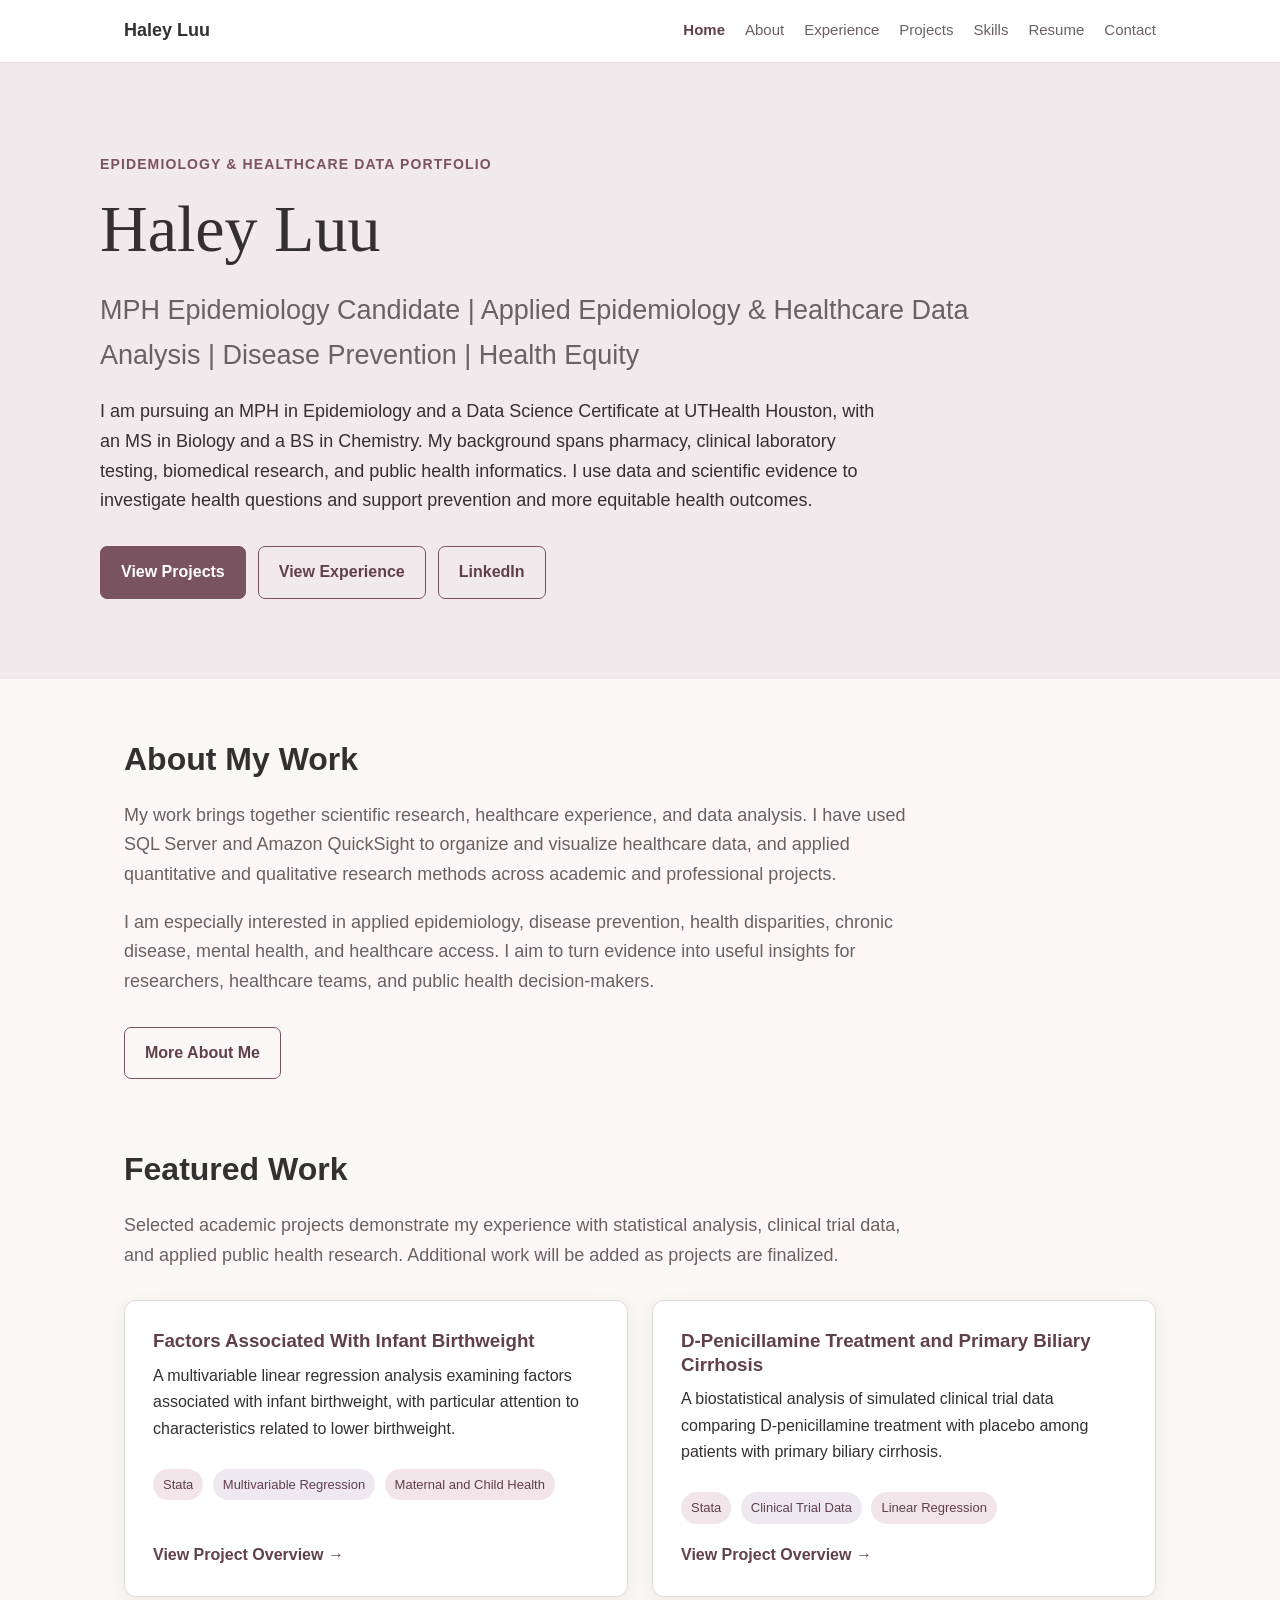
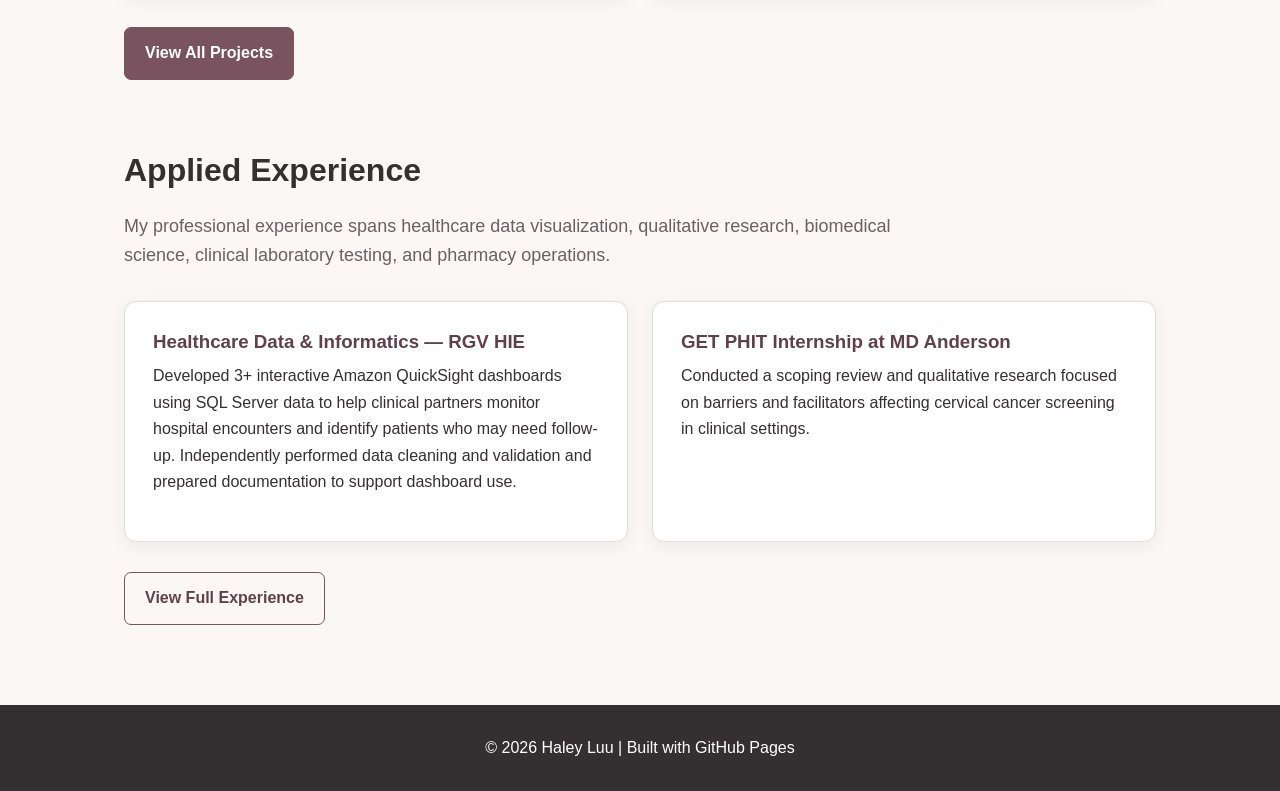
==== commit 71aa639b: "Update portfolio homepage content" ====
--- a/index.html
+++ b/index.html
@@ -10,10 +10,10 @@
 
   <meta
     name="description"
-    content="Haley Luu's portfolio featuring work in epidemiology, public health data, health informatics, research, and health equity."
+    content="Haley Luu's portfolio featuring applied epidemiology, healthcare data analysis, public health informatics, disease prevention, and health equity."
   >
 
-  <title>Haley Luu | Epidemiology and Public Health Data</title>
+  <title>Haley Luu | Epidemiology & Healthcare Data Portfolio</title>
 
   <link rel="stylesheet" href="styles.css">
 </head>
@@ -37,21 +37,22 @@
 
   <header class="hero">
     <div class="hero-content">
-      <p class="eyebrow">Epidemiology and Public Health Data</p>
+      <p class="eyebrow">Epidemiology & Healthcare Data Portfolio</p>
 
       <h1>Haley Luu</h1>
 
       <p class="headline">
-        MPH Epidemiology Candidate | Public Health Data Analysis |
-        Health Equity
+        MPH Epidemiology Candidate | Applied Epidemiology & Healthcare
+        Data Analysis | Disease Prevention | Health Equity
       </p>
 
       <p class="intro">
-        I am an MPH Epidemiology candidate with experience in public health
-        research, healthcare data, biomedical research, and clinical
-        operations. I am interested in using data and research to better
-        understand health outcomes, support public health programs, and make
-        complex health information clearer and more useful.
+        I am pursuing an MPH in Epidemiology and a Data Science Certificate
+        at UTHealth Houston, with an MS in Biology and a BS in Chemistry.
+        My background spans pharmacy, clinical laboratory testing,
+        biomedical research, and public health informatics. I use data and
+        scientific evidence to investigate health questions and support
+        prevention and more equitable health outcomes.
       </p>
 
       <div class="button-group">
@@ -80,17 +81,17 @@
       <h2>About My Work</h2>
 
       <p class="section-intro">
-        My background combines epidemiology, research, healthcare, and data
-        analysis. I have worked with statistical analysis, healthcare data,
-        literature reviews, qualitative research, data quality, and technical
-        documentation across academic and professional settings.
-      </p>
-
-      <p class="section-intro">
-        I am especially interested in health disparities, mental health,
-        chronic disease, health informatics, and work that helps turn data
-        into practical information for programs, researchers, and healthcare
-        teams.
+        My work brings together scientific research, healthcare experience,
+        and data analysis. I have used SQL Server and Amazon QuickSight to
+        organize and visualize healthcare data, and applied quantitative and
+        qualitative research methods across academic and professional projects.
+      </p>
+
+      <p class="section-intro">
+        I am especially interested in applied epidemiology, disease
+        prevention, health disparities, chronic disease, mental health,
+        and healthcare access. I aim to turn evidence into useful insights
+        for researchers, healthcare teams, and public health decision-makers.
       </p>
 
       <div class="button-group">
@@ -104,10 +105,9 @@
       <h2>Featured Work</h2>
 
       <p class="section-intro">
-        These projects reflect different parts of my training in epidemiology
-        and public health, including statistical analysis, study planning,
-        field data collection, health disparities research, and scientific
-        communication.
+        Selected academic projects demonstrate my experience with
+        statistical analysis, clinical trial data, and applied public health
+        research. Additional work will be added as projects are finalized.
       </p>
 
       <div class="cards">
@@ -165,20 +165,21 @@
       <h2>Applied Experience</h2>
 
       <p class="section-intro">
-        My applied experience includes public health informatics, healthcare
-        data, qualitative research, biomedical research, laboratory quality
-        processes, and healthcare operations.
+        My professional experience spans healthcare data visualization,
+        qualitative research, biomedical science, clinical laboratory testing,
+        and pharmacy operations.
       </p>
 
       <div class="cards">
         <article class="card">
-          <h3>Public Health Data and Informatics</h3>
-
-          <p>
-            Supporting healthcare data projects involving hospital onboarding,
-            data organization, validation, SQL-based extraction, dashboard
-            planning, and technical documentation for a regional health
-            information exchange.
+          <h3>Healthcare Data & Informatics — RGV HIE</h3>
+
+          <p>
+            Developed 3+ interactive Amazon QuickSight dashboards using SQL
+            Server data to help clinical partners monitor hospital encounters
+            and identify patients who may need follow-up. Independently
+            performed data cleaning and validation and prepared documentation
+            to support dashboard use.
           </p>
         </article>
 
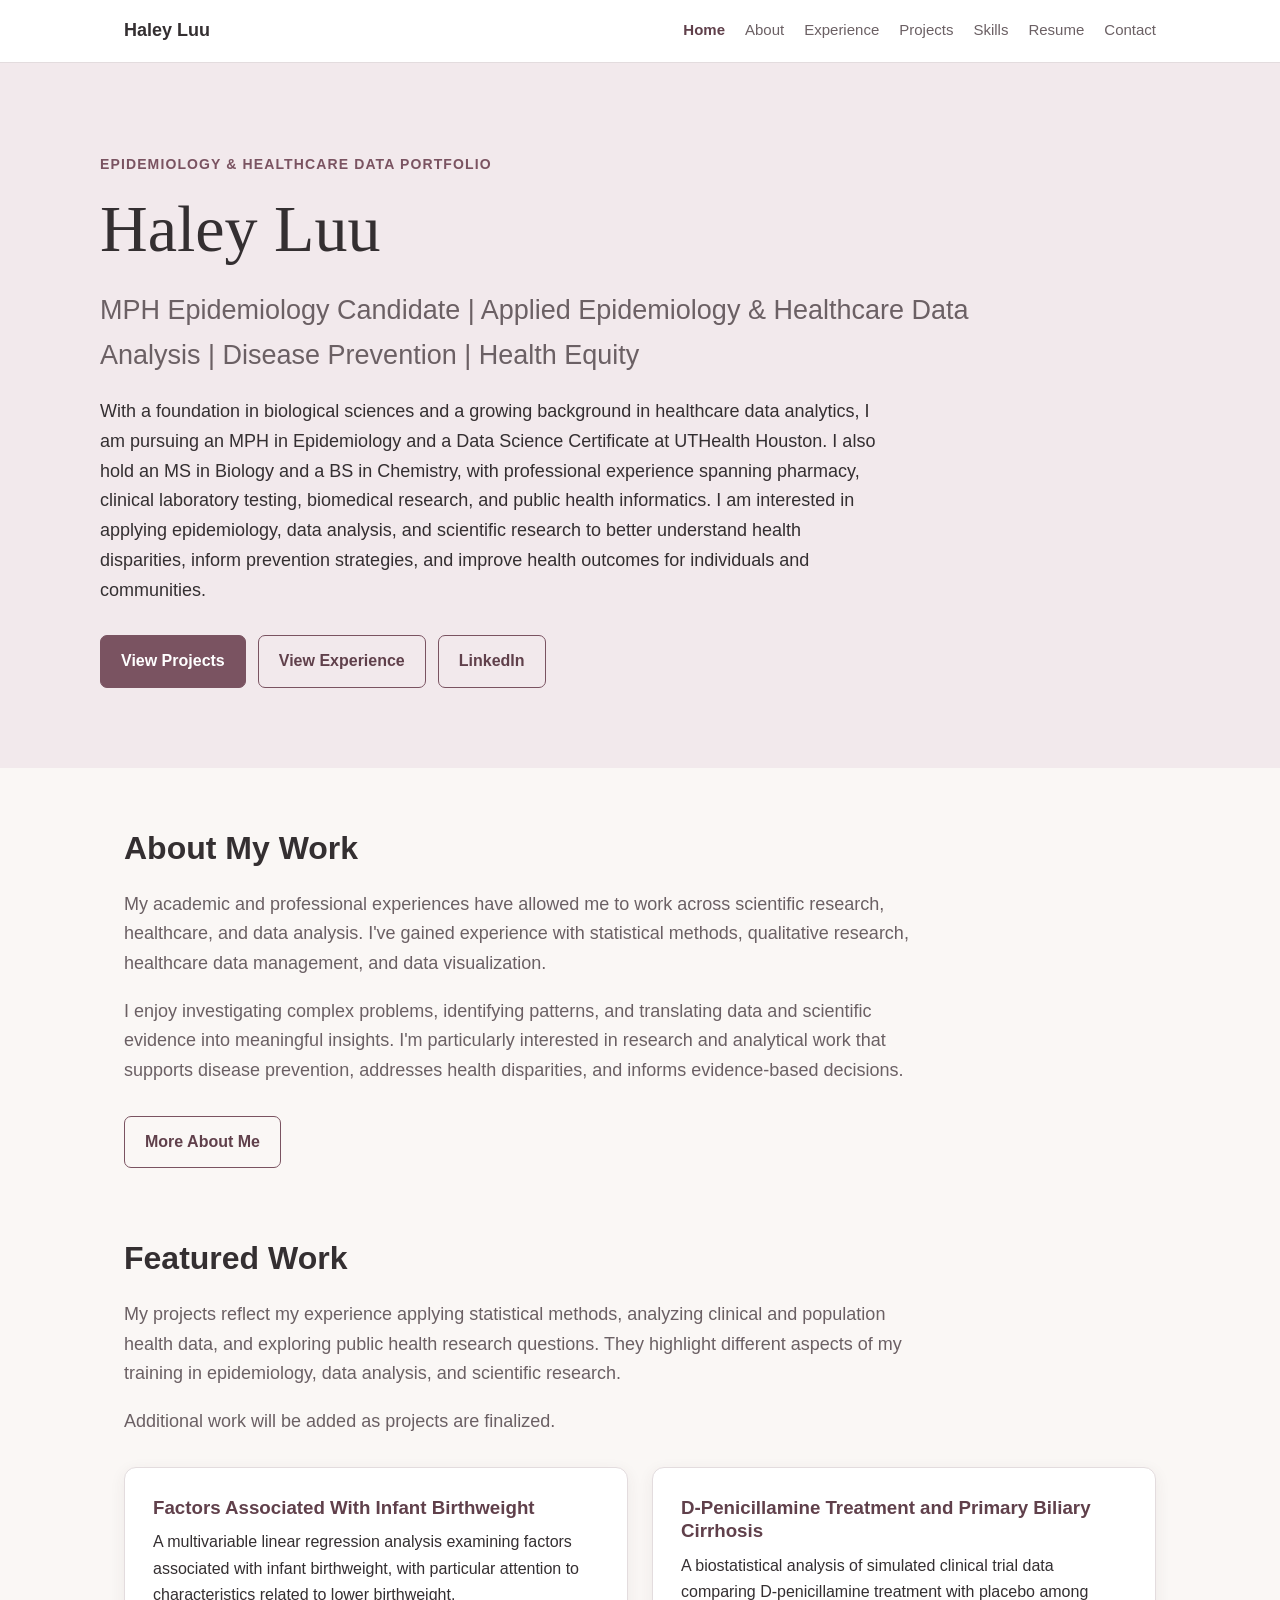
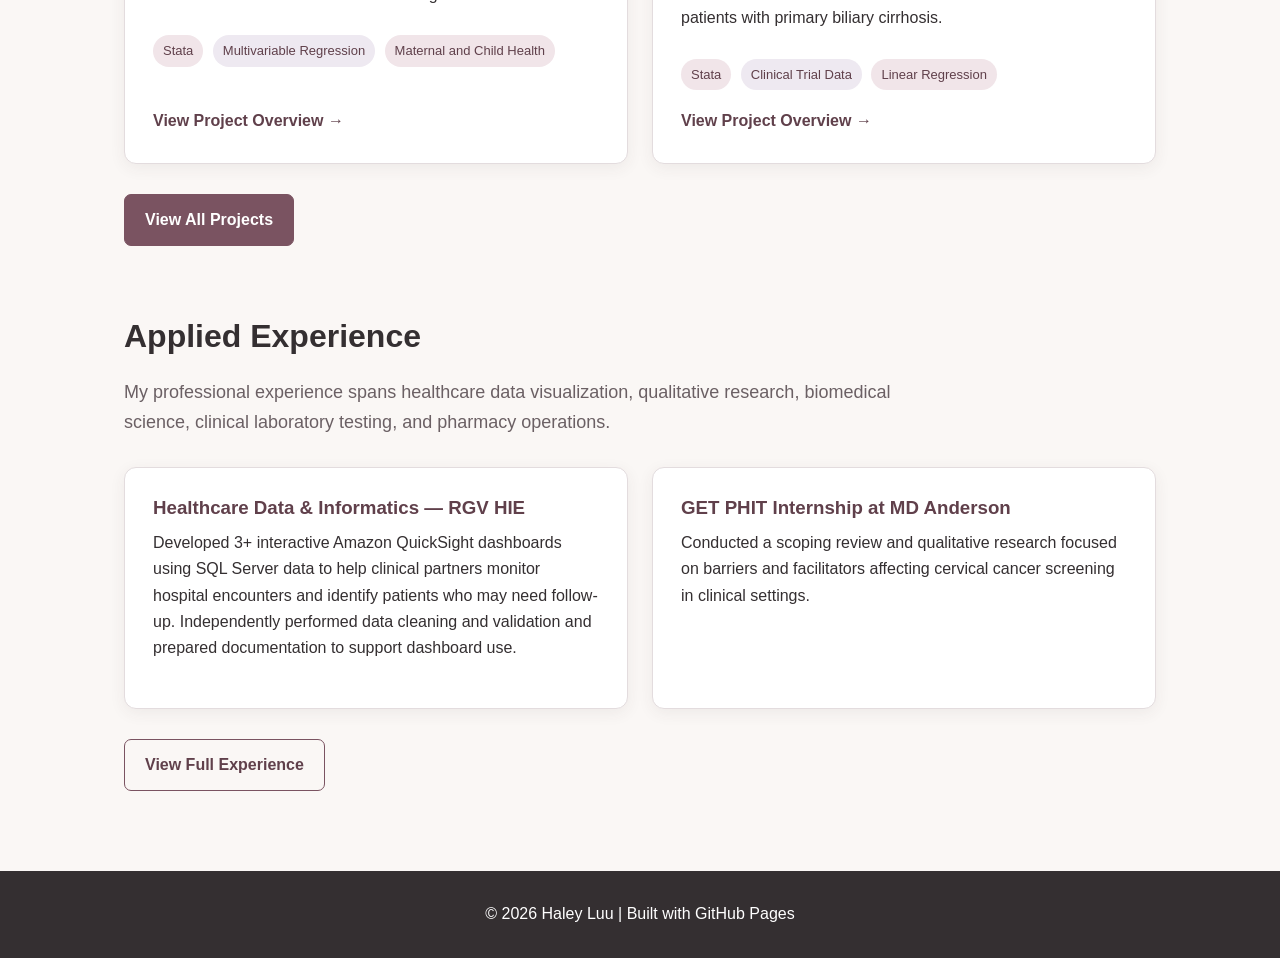
==== commit 693923c6: "Update homepage intro, about my work, and featured work sections." ====
--- a/index.html
+++ b/index.html
@@ -47,12 +47,16 @@
       </p>
 
       <p class="intro">
-        I am pursuing an MPH in Epidemiology and a Data Science Certificate
-        at UTHealth Houston, with an MS in Biology and a BS in Chemistry.
-        My background spans pharmacy, clinical laboratory testing,
-        biomedical research, and public health informatics. I use data and
-        scientific evidence to investigate health questions and support
-        prevention and more equitable health outcomes.
+        With a foundation in biological sciences and a growing background in
+        healthcare data analytics, I am pursuing an MPH in Epidemiology and a
+        Data Science Certificate at UTHealth Houston. I also hold an MS in Biology
+        and a BS in Chemistry, with professional experience spanning pharmacy,
+        clinical laboratory testing, biomedical research, and public health
+        informatics. 
+
+        I am interested in applying epidemiology, data analysis, and scientific
+        research to better understand health disparities, inform prevention
+        strategies, and improve health outcomes for individuals and communities.
       </p>
 
       <div class="button-group">
@@ -81,17 +85,18 @@
       <h2>About My Work</h2>
 
       <p class="section-intro">
-        My work brings together scientific research, healthcare experience,
-        and data analysis. I have used SQL Server and Amazon QuickSight to
-        organize and visualize healthcare data, and applied quantitative and
-        qualitative research methods across academic and professional projects.
-      </p>
-
-      <p class="section-intro">
-        I am especially interested in applied epidemiology, disease
-        prevention, health disparities, chronic disease, mental health,
-        and healthcare access. I aim to turn evidence into useful insights
-        for researchers, healthcare teams, and public health decision-makers.
+        My academic and professional experiences have allowed me to work
+        across scientific research, healthcare, and data analysis. I've gained
+        experience with statistical methods, qualitative research, healthcare
+        data management, and data visualization. 
+      </p>
+
+      <p class="section-intro">
+        I enjoy investigating complex problems, identifying patterns, and
+        translating data and scientific evidence into meaningful insights.
+        I'm particularly interested in research and analytical work that
+        supports disease prevention, addresses health disparities, and
+        informs evidence-based decisions.
       </p>
 
       <div class="button-group">
@@ -105,9 +110,14 @@
       <h2>Featured Work</h2>
 
       <p class="section-intro">
-        Selected academic projects demonstrate my experience with
-        statistical analysis, clinical trial data, and applied public health
-        research. Additional work will be added as projects are finalized.
+        My projects reflect my experience applying statistical methods,
+        analyzing clinical and population health data, and exploring public
+        health research questions. They highlight different aspects of my
+        training in epidemiology, data analysis, and scientific research. 
+      </p>
+
+      <p class="section-intro">
+        Additional work will be added as projects are finalized.
       </p>
 
       <div class="cards">
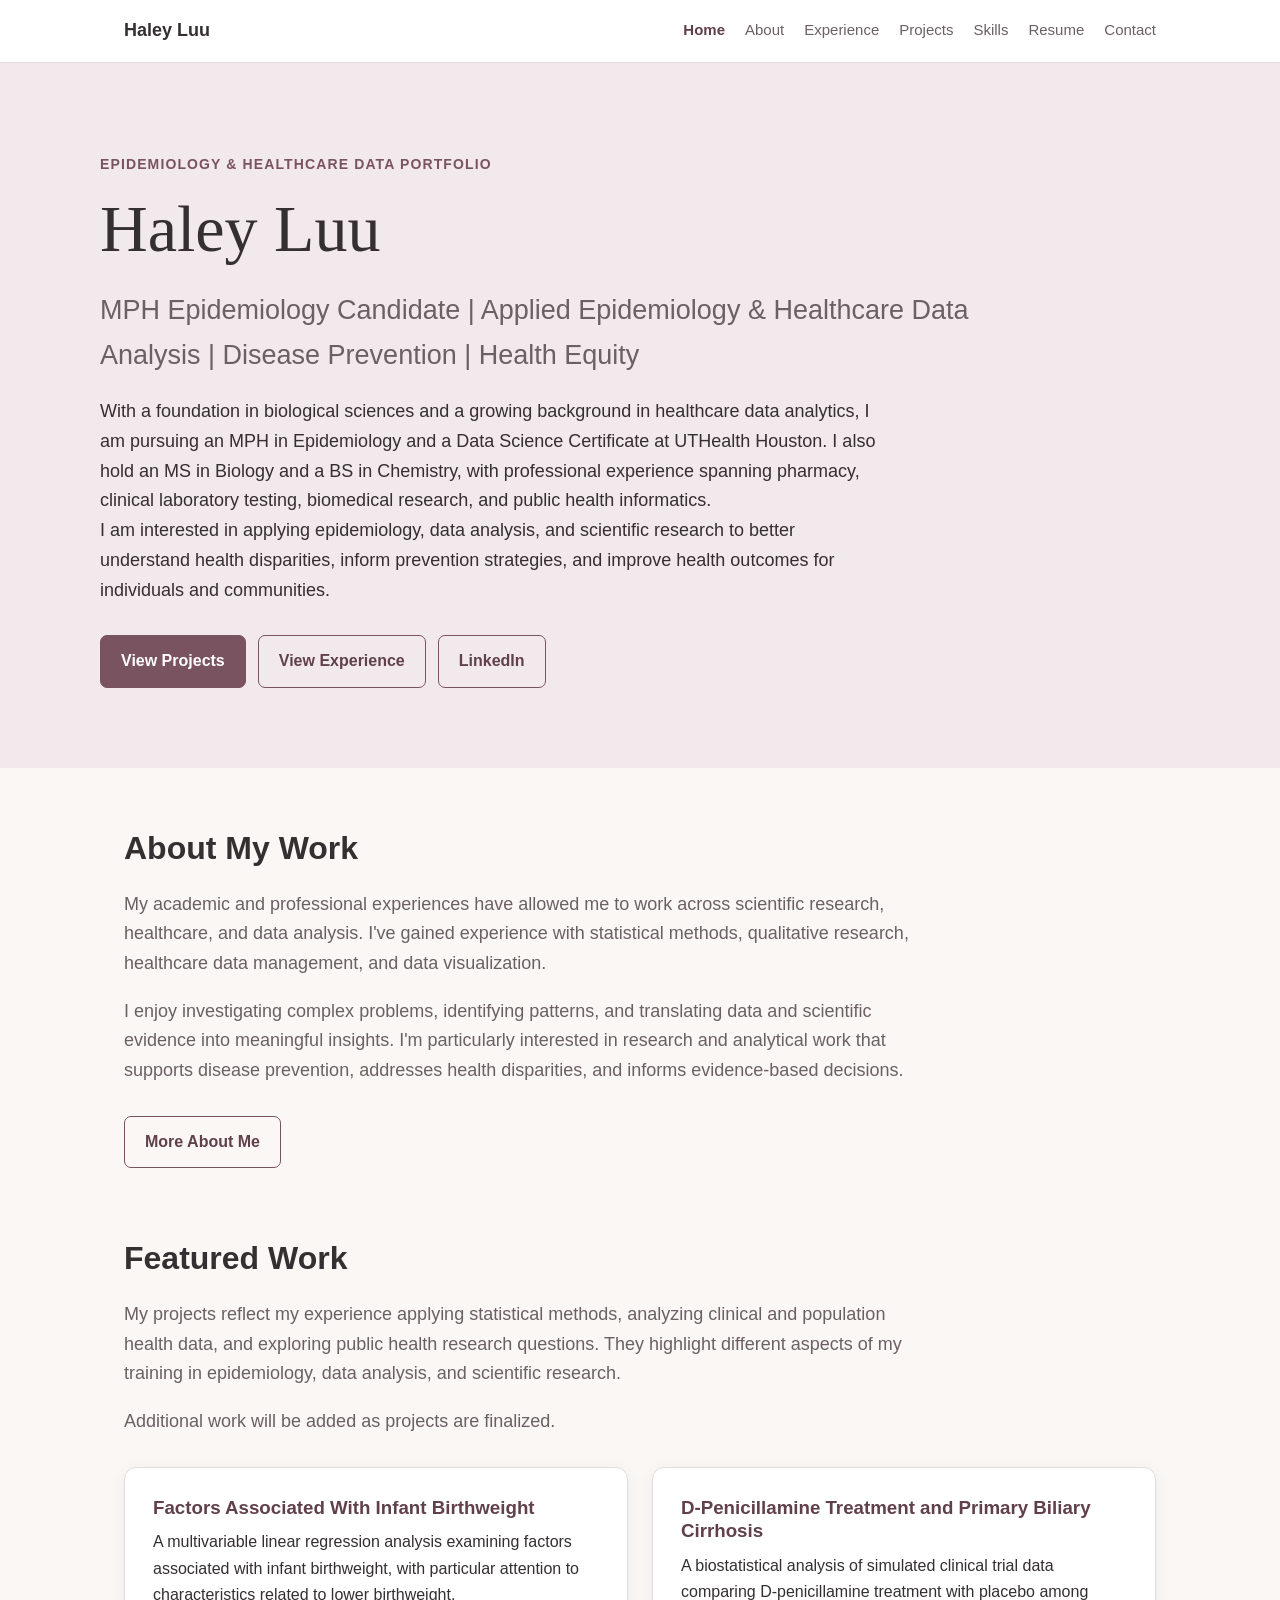
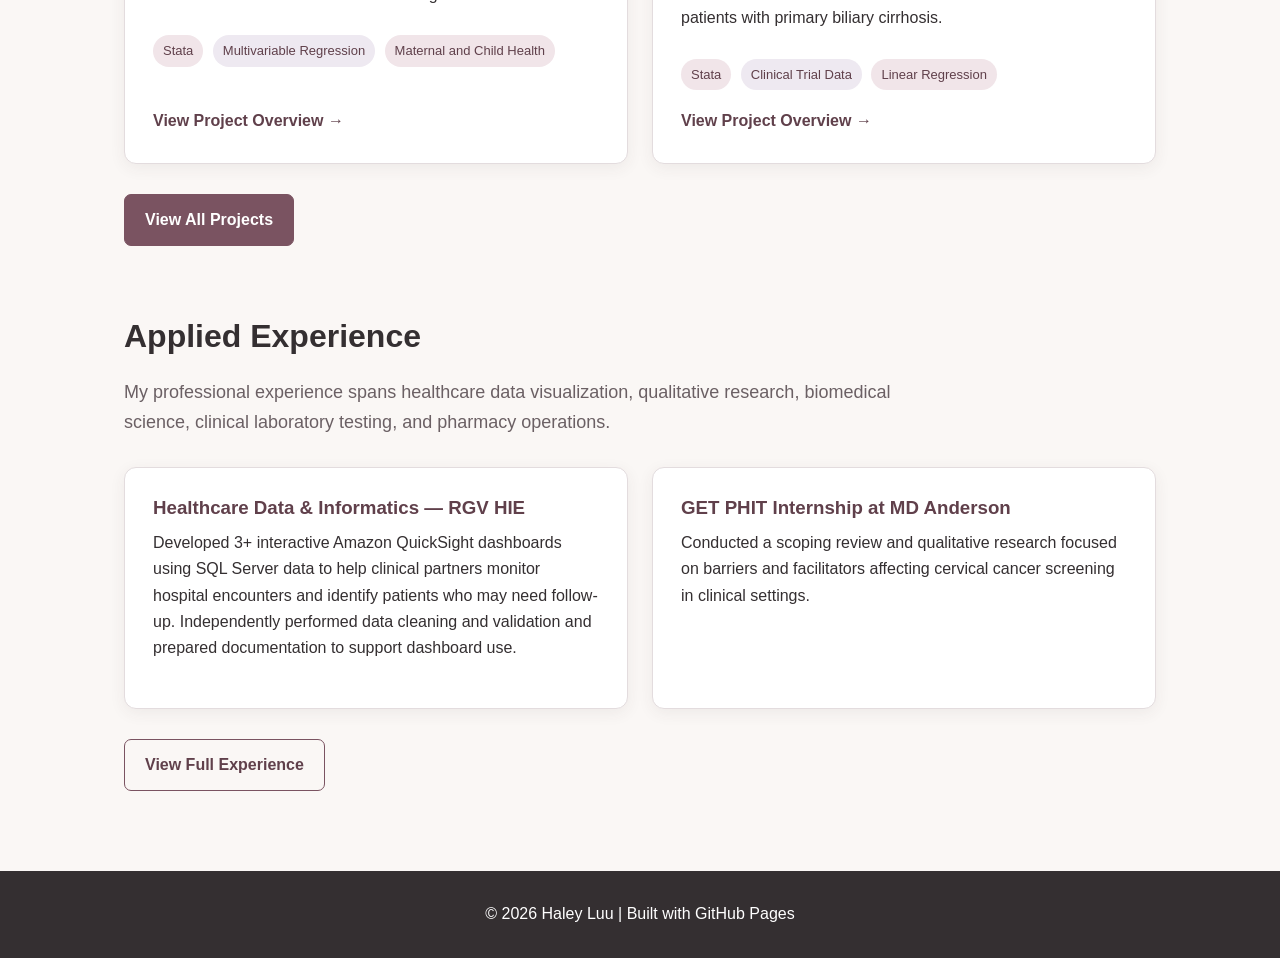
==== commit e3166b9b: "Correct homepage introduction formatting." ====
--- a/index.html
+++ b/index.html
@@ -53,7 +53,9 @@
         and a BS in Chemistry, with professional experience spanning pharmacy,
         clinical laboratory testing, biomedical research, and public health
         informatics. 
-
+      </p>
+
+      <p class="intro">
         I am interested in applying epidemiology, data analysis, and scientific
         research to better understand health disparities, inform prevention
         strategies, and improve health outcomes for individuals and communities.
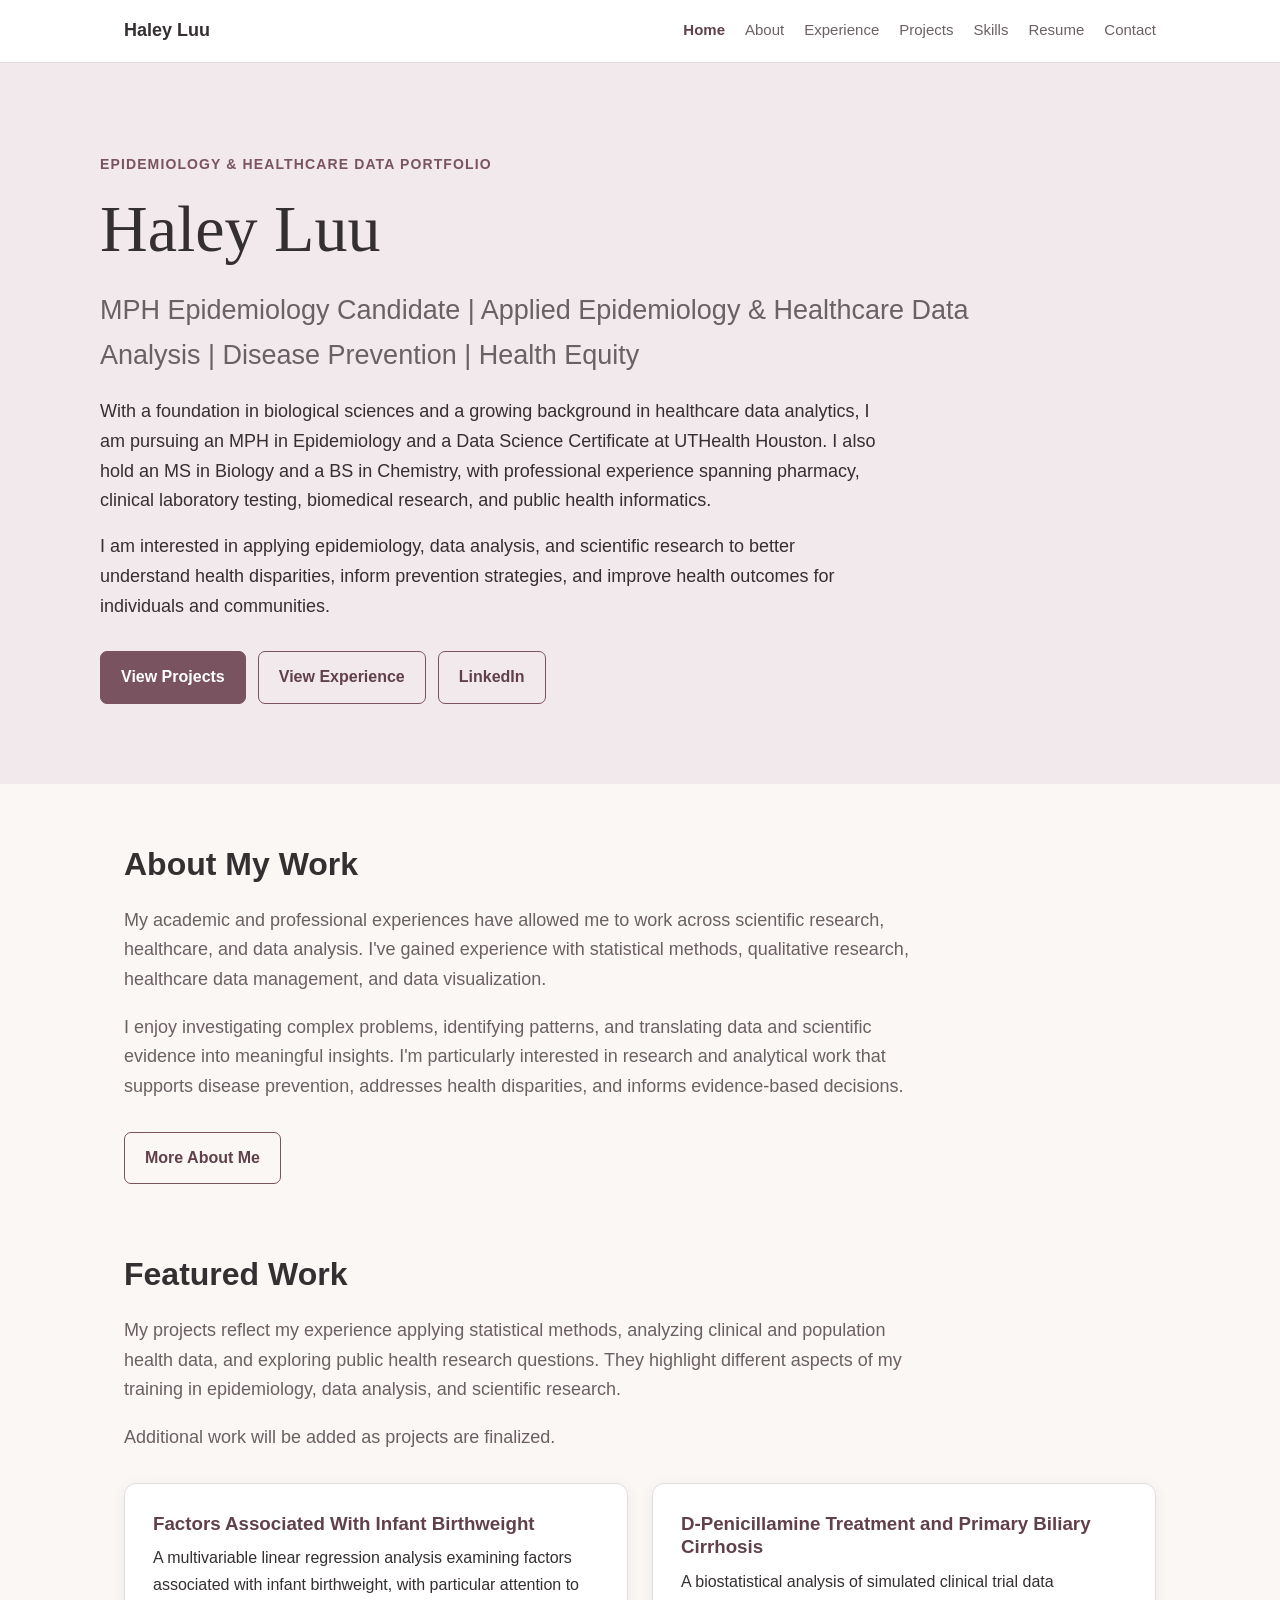
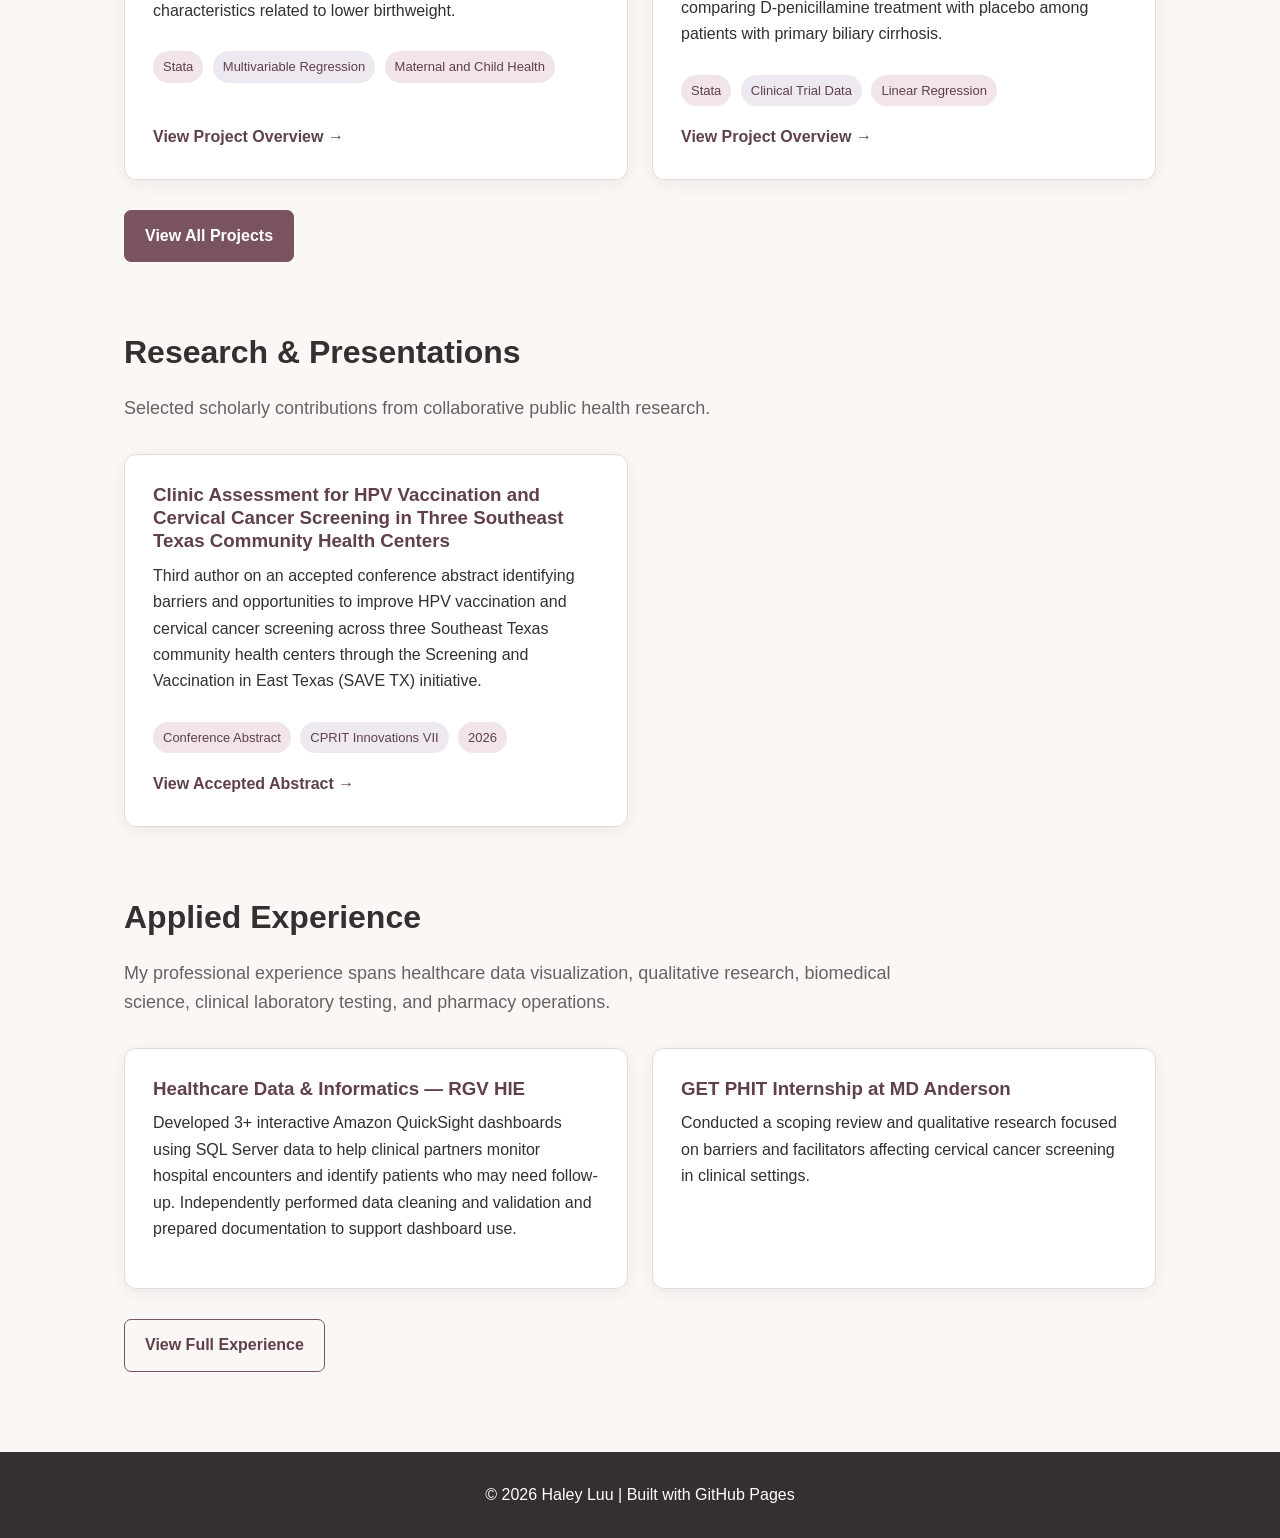
==== commit 0b20c3b8: "Add conference abstract to portfolio" ====
--- a/index.html
+++ b/index.html
@@ -173,6 +173,47 @@
       </div>
     </section>
 
+      
+    <section>
+      <h2>Research &amp; Presentations</h2>
+
+      <p class="section-intro">
+        Selected scholarly contributions from collaborative public health research.
+      </p>
+
+      <div class="cards">
+        <article class="card">
+          <h3>
+            Clinic Assessment for HPV Vaccination and Cervical Cancer
+            Screening in Three Southeast Texas Community Health Centers
+          </h3>
+
+          <p>
+            Third author on an accepted conference abstract identifying
+            barriers and opportunities to improve HPV vaccination and
+            cervical cancer screening across three Southeast Texas
+            community health centers through the Screening and
+            Vaccination in East Texas (SAVE TX) initiative.
+          </p>
+
+          <div class="tags">
+            <span class="tag">Conference Abstract</span>
+            <span class="tag lilac">CPRIT Innovations VII</span>
+            <span class="tag">2026</span>
+          </div>
+
+          <a
+            class="card-link"
+            href="https://texascancerconference.org/view-abstract/?a=999a4a31-9856-4e6a-ba50-3b689175a97c"
+            target="_blank"
+            rel="noopener noreferrer"
+          >
+            View Accepted Abstract &rarr;
+          </a>
+        </article>
+      </div>
+    </section>
+
     <section>
       <h2>Applied Experience</h2>
 
--- a/styles.css
+++ b/styles.css
@@ -87,6 +87,11 @@
 
 section:last-child {
   margin-bottom: 0;
+}
+
+
+main > section:not(:first-child) {
+  margin-top: 48px;
 }
 
 /* ------------------------------
@@ -172,8 +177,12 @@
 
 .intro {
   max-width: 790px;
-  margin-bottom: 0;
+  margin-bottom: 0px;
   font-size: 18px;
+}
+
+.hero-content .intro + .intro {
+  margin-top: 16px;
 }
 
 .page-header {
@@ -346,7 +355,7 @@
 
 .content-block {
   max-width: 820px;
-  margin-bottom: 38px;
+  margin-bottom: 48px;
 }
 
 .content-block:last-child {
